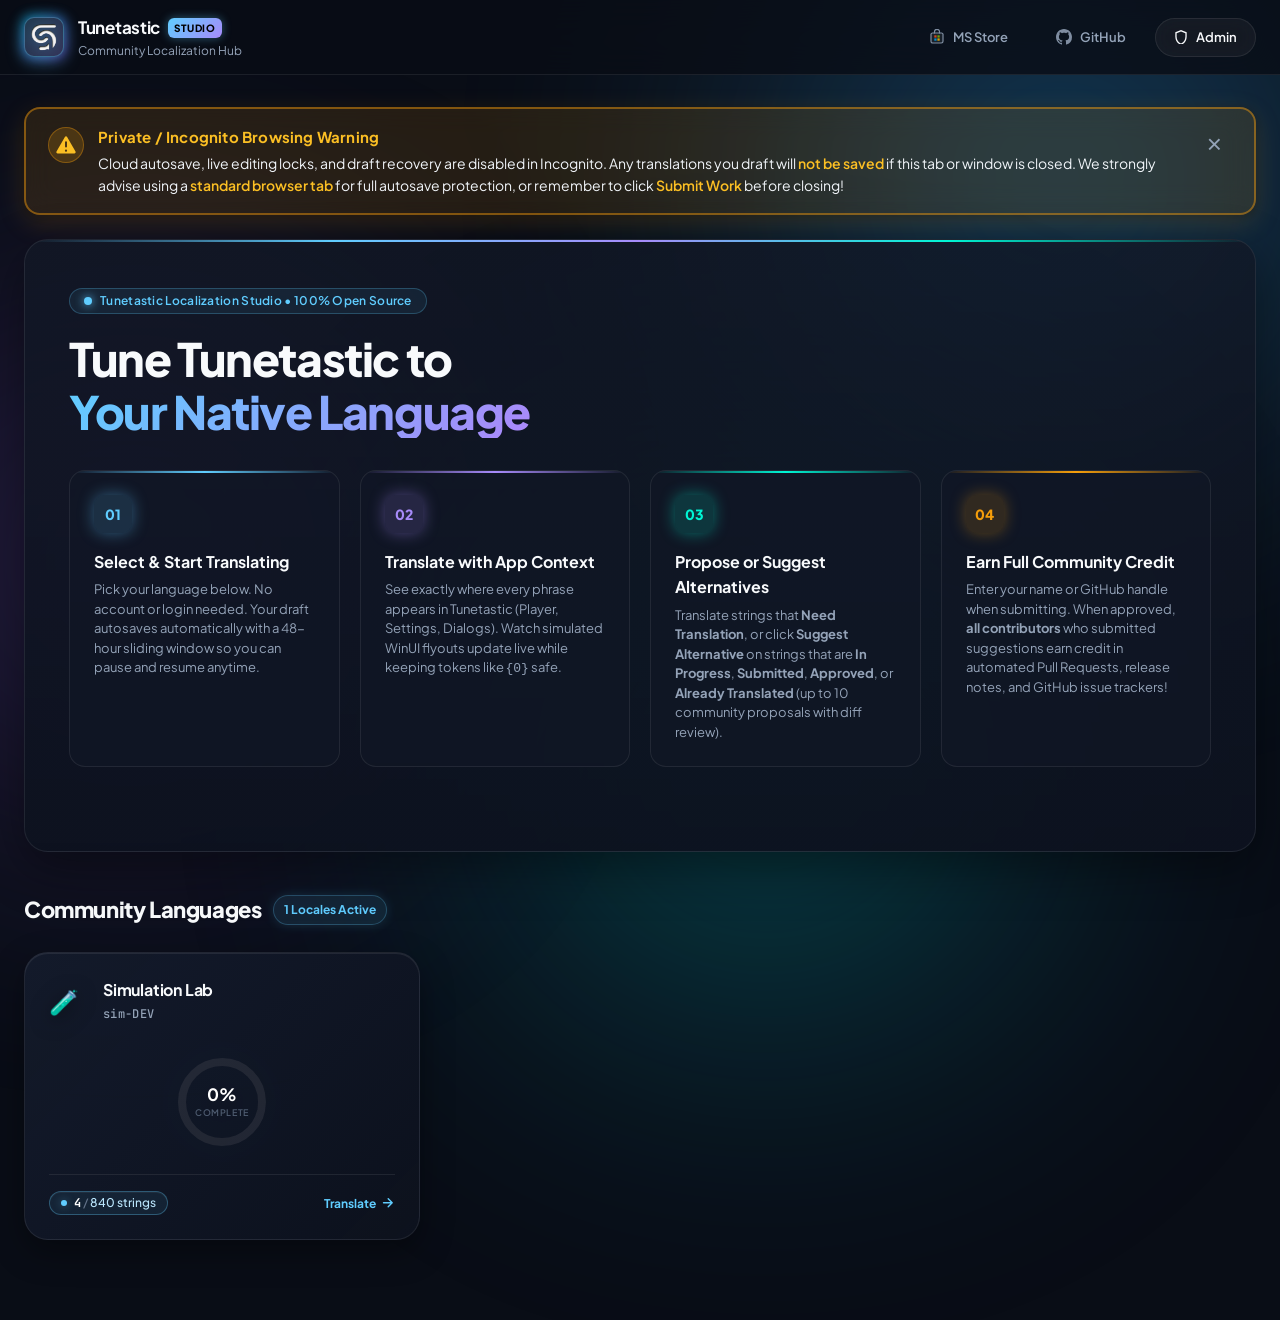
==== index.html @ 5e70dc5e "feat(portal): unify centered svg pie chart, eliminate redundant filters and fix hud coordinates" ====
<!DOCTYPE html>
<html lang="en">
<head>
  <meta charset="UTF-8">
  <meta name="viewport" content="width=device-width, initial-scale=1.0">
  <title>Tunetastic | Community Localization Studio</title>
  <link rel="preconnect" href="https://fonts.googleapis.com">
  <link rel="preconnect" href="https://fonts.gstatic.com" crossorigin>
  <link href="https://fonts.googleapis.com/css2?family=Plus+Jakarta+Sans:wght@400;500;600;700;800&family=JetBrains+Mono:wght@400;500;600&display=swap" rel="stylesheet">
  <link rel="stylesheet" href="styles.css?v=3.1.0">
  <link rel="icon" type="image/x-icon" href="assets/favicon.ico">
  <link rel="icon" type="image/png" href="assets/logo-dark.png">
  <link rel="apple-touch-icon" href="assets/app-icon.png">
</head>
<body>

  <!-- Ambient Background Glow Orbs -->
  <div class="ambient-glow glow-1"></div>
  <div class="ambient-glow glow-2"></div>
  <div class="ambient-glow glow-3"></div>

  <!-- Top Glass Navigation Bar -->
  <header class="nav-bar">
    <div class="nav-content">
      <a href="#home" class="brand" id="brand-link">
        <div class="brand-icon-wrap">
          <div class="brand-icon">
            <img src="assets/logo-dark.png" alt="Tunetastic Logo" class="brand-logo-img">
          </div>
          <div class="brand-pulse"></div>
        </div>
        <div class="brand-text">
          <div class="brand-title">Tunetastic <span class="brand-badge">STUDIO</span></div>
          <div class="brand-subtitle">Community Localization Hub</div>
        </div>
      </a>

      <div class="nav-actions">
        <button class="btn btn-glass" id="nav-home-btn" style="display: none;">
          <svg class="svg-icon btn-arrow-icon" viewBox="0 0 16 16" width="16" height="16" fill="currentColor" aria-hidden="true"><path fill-rule="evenodd" d="M7.78 12.53a.75.75 0 01-1.06 0L2.47 8.28a.75.75 0 010-1.06l4.25-4.25a.75.75 0 011.06 1.06L4.81 7h7.44a.75.75 0 010 1.5H4.81l2.97 2.97a.75.75 0 010 1.06z"></path></svg>
          <span>All Languages</span>
        </button>
        <a href="https://apps.microsoft.com/detail/9PCCNQZTD6PX?referrer=appbadge&mode=full" target="_blank" rel="noopener" class="btn btn-ghost store-link" title="Get Tunetastic on Microsoft Store">
          <svg class="store-icon" viewBox="0 0 16 16" width="16" height="16" fill="none">
            <path d="M2 5.2A1.5 1.5 0 0 1 3.5 4h9A1.5 1.5 0 0 1 14 5.2v7.1a1.7 1.7 0 0 1-1.7 1.7H3.7A1.7 1.7 0 0 1 2 12.3V5.2z" fill="rgba(255, 255, 255, 0.08)" stroke="currentColor" stroke-width="1.2"/>
            <path d="M5.5 4V2.8a2.5 2.5 0 0 1 5 0V4" stroke="currentColor" stroke-width="1.2" stroke-linecap="round"/>
            <rect x="5.3" y="6.3" width="2.3" height="2.3" fill="#F25022"/>
            <rect x="8.4" y="6.3" width="2.3" height="2.3" fill="#7FBA00"/>
            <rect x="5.3" y="9.4" width="2.3" height="2.3" fill="#00A4EF"/>
            <rect x="8.4" y="9.4" width="2.3" height="2.3" fill="#FFB900"/>
          </svg>
          <span>MS Store</span>
        </a>
        <a href="https://github.com/AMit-KP/Tunetastic" target="_blank" rel="noopener" class="btn btn-ghost github-link">
          <svg class="gh-icon" viewBox="0 0 16 16" width="16" height="16" fill="currentColor">
            <path d="M8 0C3.58 0 0 3.58 0 8c0 3.54 2.29 6.53 5.47 7.59.4.07.55-.17.55-.38 0-.19-.01-.82-.01-1.49-2.01.37-2.53-.49-2.69-.94-.09-.23-.48-.94-.82-1.13-.28-.15-.68-.52-.01-.53.63-.01 1.08.58 1.23.82.72 1.21 1.87.87 2.33.66.07-.52.28-.87.51-1.07-1.78-.2-3.64-.89-3.64-3.95 0-.87.31-1.59.82-2.15-.08-.2-.36-1.02.08-2.12 0 0 .67-.21 2.2.82.64-.18 1.32-.27 2-.27.68 0 1.36.09 2 .27 1.53-1.04 2.2-.82 2.2-.82.44 1.1.16 1.92.08 2.12.51.56.82 1.27.82 2.15 0 3.07-1.87 3.75-3.65 3.95.29.25.54.73.54 1.48 0 1.07-.01 1.93-.01 2.2 0 .21.15.46.55.38A8.013 8.013 0 0016 8c0-4.42-3.58-8-8-8z"></path>
          </svg>
          <span>GitHub</span>
        </a>
        <a href="#admin" class="btn btn-glass" id="nav-admin-btn" title="Admin">
          <span class="btn-icon"><svg class="svg-icon" viewBox="0 0 16 16" width="14" height="14" fill="currentColor"><path d="M8 0L1.5 2.5v5.2c0 4.3 2.8 8.3 6.5 9.3 3.7-1 6.5-5 6.5-9.3V2.5L8 0zm0 1.8l5 1.9v4c0 3.5-2.2 6.8-5 7.7-2.8-.9-5-4.2-5-7.7v-4l5-1.9z"/></svg></span> Admin
        </a>
      </div>
    </div>
  </header>

  <!-- Main Container -->
  <main class="main-container">

    <!-- Incognito / Private Browsing Warning Banner -->
    <div id="incognito-warning-banner" class="incognito-warning-banner" style="display: none;">
      <div class="incognito-warning-content">
        <div class="incognito-warning-icon">
          <svg class="svg-icon" viewBox="0 0 16 16" width="22" height="22" fill="currentColor">
            <path d="M7.1 1.5c.4-.7 1.4-.7 1.8 0l6.7 11.6c.4.7-.1 1.6-.9 1.6H1.3c-.8 0-1.3-.9-.9-1.6L7.1 1.5zM8 5a.8.8 0 0 0-.8.8v3.4a.8.8 0 0 0 1.6 0V5.8A.8.8 0 0 0 8 5zm0 6.6a.9.9 0 1 0 0 1.8.9.9 0 0 0 0-1.8z"/>
          </svg>
        </div>
        <div class="incognito-warning-text">
          <div class="incognito-warning-title">Private / Incognito Browsing Warning</div>
          <div class="incognito-warning-desc">Cloud autosave, live editing locks, and draft recovery are disabled in Incognito. Any translations you draft will <strong>not be saved</strong> if this tab or window is closed. We strongly advise using a <strong>standard browser tab</strong> for full autosave protection, or remember to click <strong>Submit Work</strong> before closing!</div>
        </div>
      </div>
      <button type="button" class="incognito-warning-dismiss" id="incognito-warning-dismiss" aria-label="Dismiss warning">&times;</button>
    </div>

    <!-- VIEW 1: Home Dashboard -->
    <section id="home-view" class="view-section active">
      
      <!-- Hero Banner -->
      <div class="hero-section">
        <div class="hero-pill-badge">
          <span class="badge-dot"></span>
          <span>Tunetastic Localization Studio • 100% Open Source</span>
        </div>
        
        <h1 class="hero-headline">
          Tune Tunetastic to <br><span class="gradient-text">Your Native Language</span>
        </h1>

        <!-- 4-Step Contributor Workflow Guidance -->
        <div class="workflow-grid">
          <div class="workflow-card">
            <div class="workflow-card-glow glow-cyan"></div>
            <div class="workflow-icon-wrap icon-cyan">
              <span>01</span>
            </div>
            <div class="workflow-content">
              <h3>Select &amp; Start Translating</h3>
              <p>Pick your language below. No account or login needed. Your draft autosaves automatically with a 48-hour sliding window so you can pause and resume anytime.</p>
            </div>
          </div>

          <div class="workflow-card">
            <div class="workflow-card-glow glow-purple"></div>
            <div class="workflow-icon-wrap icon-purple">
              <span>02</span>
            </div>
            <div class="workflow-content">
              <h3>Translate with App Context</h3>
              <p>See exactly where every phrase appears in Tunetastic (Player, Settings, Dialogs). Watch simulated WinUI flyouts update live while keeping tokens like <code>{0}</code> safe.</p>
            </div>
          </div>

          <div class="workflow-card">
            <div class="workflow-card-glow glow-green"></div>
            <div class="workflow-icon-wrap icon-green">
              <span>03</span>
            </div>
            <div class="workflow-content">
              <h3>Propose or Suggest Alternatives</h3>
              <p>Translate strings that <strong>Need Translation</strong>, or click <strong>Suggest Alternative</strong> on strings that are <strong>In Progress</strong>, <strong>Submitted</strong>, <strong>Approved</strong>, or <strong>Already Translated</strong> (up to 10 community proposals with diff review).</p>
            </div>
          </div>

          <div class="workflow-card">
            <div class="workflow-card-glow glow-amber"></div>
            <div class="workflow-icon-wrap icon-amber">
              <span>04</span>
            </div>
            <div class="workflow-content">
              <h3>Earn Full Community Credit</h3>
              <p>Enter your name or GitHub handle when submitting. When approved, <strong>all contributors</strong> who submitted suggestions earn credit in automated Pull Requests, release notes, and GitHub issue trackers!</p>
            </div>
          </div>
        </div>
      </div>

      <!-- Languages Grid Section Header -->
      <div class="section-header-bar">
        <div class="section-title-wrap">
          <h2 class="section-title">Community Languages</h2>
          <span class="pulse-counter" id="lang-counter-badge">10 Locales Active</span>
        </div>
      </div>

      <!-- Language Cards Grid -->
      <div class="lang-cards-grid" id="languages-grid">
        <div class="loading-state">
          <div class="music-equalizer">
            <span class="eq-bar"></span>
            <span class="eq-bar"></span>
            <span class="eq-bar"></span>
            <span class="eq-bar"></span>
            <span class="eq-bar"></span>
          </div>
          <p style="font-weight: 600; letter-spacing: 0.2px;">Tuning localization studio catalog...</p>
        </div>
      </div>

    </section>

    <!-- VIEW 2: Translation Workspace (Fluent Studio Redesign) -->
    <section id="workspace-view" class="view-section">
      
      <!-- Unified Sticky Command Header & Filter Shell -->
      <div class="workspace-sticky-group">
        <!-- Studio Workspace Command Hero -->
        <div class="workspace-hero-card">
          <div class="ws-hero-top">
            <div class="ws-lang-profile">
              <div class="ws-flag-box" id="current-lang-flag">
                <svg class="svg-icon" viewBox="0 0 16 16" width="32" height="32" fill="none" stroke="currentColor" stroke-width="1.3"><circle cx="8" cy="8" r="7"/><path d="M1 8h14M8 1c2.2 2 3.5 4.3 3.5 7s-1.3 5-3.5 7c-2.2-2-3.5-4.3-3.5-7s1.3-5 3.5-7z"/></svg>
              </div>
              <div class="ws-lang-titles">
                <div class="ws-lang-heading">
                  <h2 id="current-lang-name">Language Name</h2>
                  <span class="code-chip" id="current-lang-code">locale-tag</span>
                  <span class="ws-progress-pct-badge" id="ws-pct-label">0% Complete</span>
                </div>
              </div>
            </div>

            <div class="ws-header-actions">
              <div class="ws-save-indicator" id="auto-save-indicator" title="Changes automatically saved to your browser and cloud.">
                <span class="save-dot"></span> Saved to Browser
              </div>
              <div class="ws-draft-timer" id="ws-draft-timer" title="48-Hour Sliding Draft Window. Autosaves and extends as you type.">
                <span class="timer-icon">
                  <svg class="svg-icon" viewBox="0 0 16 16" width="13" height="13" fill="none" stroke="currentColor" stroke-width="1.8" stroke-linecap="round" stroke-linejoin="round">
                    <circle cx="8" cy="8" r="6.5"></circle>
                    <polyline points="8 4 8 8 10.5 9.5"></polyline>
                  </svg>
                </span>
                <span class="timer-label">Autosave:</span>
                <span class="timer-digits" id="ws-timer-digits">48h Window</span>
              </div>
              <button class="btn btn-primary-gradient" id="ws-submit-btn" title="Submit translations for review">
                <svg class="svg-icon" viewBox="0 0 16 16" width="14" height="14" fill="currentColor"><path d="M9.5.5C8 2 7.7 4.2 8.3 5.7L4.1 9.9c-.3.3-.4.8-.2 1.2l1 2c.2.4.6.6 1 .5l2.2-.4 4.2-4.2c1.5.6 3.7.3 5.2-1.2 0 0 .5-2-1.2-3.7S12.6.5 9.5.5zM3.4 12.6l-2 2c-.4.4-.4 1 0 1.4.4.4 1 .4 1.4 0l2-2-1.4-1.4z"/></svg> Submit Work
              </button>
            </div>
          </div>

          <!-- Interactive Translation Progress Pie Chart -->
          <div class="ws-progress-wrap ws-pie-wrap" style="display: flex; align-items: center; justify-content: center; margin: 12px 0 6px 0;">
            <!-- Hidden backward-compat anchors -->
            <div class="glowing-progress-fill" id="workspace-progress-fill" style="display: none; width: 0%;"></div>
            <span id="ws-tokens-count" style="display: none;">0</span>
            <span id="ws-missing-count" style="display: none;">0</span>
            <span id="ws-done-count" style="display: none;">0</span>

            <div class="ws-pie-frame" id="ws-pie-frame" title="Interactive Translation Progress Pie Chart" style="position: relative; width: 160px; height: 160px; display: flex; align-items: center; justify-content: center; margin: 0 auto;">
              <svg class="ws-pie-svg" viewBox="0 0 160 160" width="160" height="160" style="overflow: visible;">
                <defs>
                  <filter id="pie-slice-glow" x="-20%" y="-20%" width="140%" height="140%">
                    <feDropShadow dx="0" dy="0" stdDeviation="3" flood-color="currentColor" flood-opacity="0.6"/>
                  </filter>
                </defs>
                <!-- Base Circular Background Track -->
                <circle class="pie-bg-track" cx="80" cy="80" r="56" fill="none" stroke="rgba(255, 255, 255, 0.07)" stroke-width="26" />
                <!-- Dynamic Slices Group (rotated -90deg so 12 o'clock is 0) -->
                <g id="donut-segments-group" transform="rotate(-90 80 80)"></g>
                <!-- Central Core Background Disc -->
                <circle cx="80" cy="80" r="42" fill="rgba(12, 18, 32, 0.96)" stroke="rgba(255, 255, 255, 0.07)" stroke-width="1" />
                <!-- Integrated SVG Text HUD (strictly in SVG coordinate space so it can NEVER detach) -->
                <g class="pie-svg-hud" style="pointer-events: none; user-select: none;">
                  <text id="pie-hud-pct" x="80" y="74" text-anchor="middle" fill="#60cdff" font-size="22" font-weight="800" font-family="system-ui, -apple-system, sans-serif">0%</text>
                  <text id="pie-hud-label" x="80" y="88" text-anchor="middle" fill="#94a3b8" font-size="9.5" font-weight="700" letter-spacing="0.5" font-family="system-ui, -apple-system, sans-serif">COMPLETE</text>
                  <text id="pie-hud-sub" x="80" y="100" text-anchor="middle" fill="#64748b" font-size="9" font-weight="600" font-family="system-ui, -apple-system, sans-serif">0 / 0</text>
                </g>
              </svg>
            </div>
          </div>
        </div>

        <!-- Modern Filter & Search Controls -->
        <div class="control-panel">
          <div class="search-box-wrap">
            <span class="search-glass-icon">
              <svg width="18" height="18" viewBox="0 0 24 24" fill="none" stroke="currentColor" stroke-width="2.2" stroke-linecap="round" stroke-linejoin="round">
                <circle cx="11" cy="11" r="8"></circle>
                <line x1="21" y1="21" x2="16.65" y2="16.65"></line>
              </svg>
            </span>
            <input type="text" class="search-box" id="search-input" placeholder="Search by key, English words, translation, or context...">
          </div>

          <div class="filter-segmented-control">
            <button class="filter-tab active" data-filter="all">
              <span>All</span> <span class="tab-count" id="count-all">0</span>
            </button>
            <button class="filter-tab" data-filter="available" title="Untranslated strings that need translation">
              <span class="filter-status-dot dot-available"></span> <span>Need Translation</span> <span class="tab-count" id="count-available">0</span>
            </button>
            <button class="filter-tab" data-filter="mine" title="Translations drafted by you">
              <span class="filter-status-dot dot-draft"></span> <span>Drafted By You</span> <span class="tab-count" id="count-mine">0</span>
            </button>
            <button class="filter-tab" data-filter="other" title="Active by another contributor">
              <span class="filter-status-dot dot-in-progress"></span> <span>In Progress By Others</span> <span class="tab-count" id="count-other">0</span>
            </button>
            <button class="filter-tab" data-filter="submitted" title="Submitted proposals">
              <span class="filter-status-dot dot-submitted"></span> <span>Submitted</span> <span class="tab-count" id="count-submitted">0</span>
            </button>
            <button class="filter-tab" data-filter="approved" title="Approved by admin for release">
              <span class="filter-status-dot dot-approved"></span> <span>Approved</span> <span class="tab-count" id="count-approved">0</span>
            </button>
            <button class="filter-tab" data-filter="translated" title="Already translated strings">
              <span class="filter-status-dot dot-translated"></span> <span>Translated</span> <span class="tab-count" id="count-translated">0</span>
            </button>
          </div>
        </div>
      </div>

      <!-- Translation Cards List -->
      <div class="studio-cards-list" id="cards-container">
        <!-- Injected dynamically by app.js -->
      </div>

      <!-- Pagination Nav -->
      <div class="pagination-bar">
        <button class="btn btn-glass" id="page-prev-btn">
          <svg class="svg-icon" viewBox="0 0 16 16" width="15" height="15" fill="currentColor" aria-hidden="true"><path fill-rule="evenodd" d="M7.78 12.53a.75.75 0 01-1.06 0L2.47 8.28a.75.75 0 010-1.06l4.25-4.25a.75.75 0 011.06 1.06L4.81 7h7.44a.75.75 0 010 1.5H4.81l2.97 2.97a.75.75 0 010 1.06z"></path></svg>
          <span>Previous 50</span>
        </button>
        <div class="pagination-indicator" id="pagination-info">Page 1 of 1</div>
        <button class="btn btn-glass" id="page-next-btn">
          <span>Next 50</span>
          <svg class="svg-icon" viewBox="0 0 16 16" width="15" height="15" fill="currentColor" aria-hidden="true"><path fill-rule="evenodd" d="M8.22 3.47a.75.75 0 011.06 0l4.25 4.25a.75.75 0 010 1.06l-4.25 4.25a.75.75 0 01-1.06-1.06L11.19 9H3.75a.75.75 0 010-1.5h7.44L8.22 4.53a.75.75 0 010-1.06z"></path></svg>
        </button>
      </div>

    </section>

    <!-- VIEW 3: Admin Review Queue -->
    <section id="admin-view" class="view-section">
      <div class="section-header-bar">
        <div class="section-title-wrap">
          <h2 class="section-title">Admin Hub</h2>
          <span class="pulse-counter" id="admin-pending-badge">0 Submissions Pending</span>
          <span class="pulse-counter pill-approved" id="admin-approved-badge" style="margin-left: 8px;">0 Approved (Staged)</span>
        </div>
        <div class="section-actions">
          <button class="btn btn-glass" id="admin-refresh-btn"><svg class="svg-icon" viewBox="0 0 16 16" width="14" height="14" fill="none" stroke="currentColor" stroke-width="1.5"><path d="M13.6 8A5.6 5.6 0 1 1 8 2.4c2.2 0 4.1 1.2 5.1 3M14 2v4h-4"/></svg> Refresh & Check PRs</button>
          <button class="btn btn-glass admin-clear-btn" id="admin-clear-all-btn" title="Discard all submissions across all keys" style="display: inline-flex; align-items: center; gap: 6px;"><svg class="svg-icon" viewBox="0 0 16 16" width="13" height="13" fill="none" stroke="currentColor" stroke-width="1.4" stroke-linecap="round" stroke-linejoin="round"><path d="M2 4h12M5.3 4V2.5a1 1 0 0 1 1-1h3.4a1 1 0 0 1 1 1V4m2 0v9.5a1.5 1.5 0 0 1-1.5 1.5h-6.4A1.5 1.5 0 0 1 3.3 13.5V4"/></svg> Clear All Pending</button>
          <button class="btn btn-primary-gradient" id="admin-sync-pr-btn"><span class="btn-icon"><svg class="svg-icon" viewBox="0 0 16 16" width="14" height="14" fill="currentColor"><path fill-rule="evenodd" d="M7.177 3.073L9.573.677A.25.25 0 0110 .854v4.792a.25.25 0 01-.427.177L7.177 3.427a.25.25 0 010-.354zM3.75 2.5a.75.75 0 100 1.5.75.75 0 000-1.5zm-2.25.75a2.25 2.25 0 113 2.122v5.256a2.251 2.251 0 11-1.5 0V5.372A2.25 2.25 0 011.5 3.25zM11 2.5h-1V4h1a1 1 0 011 1v5.628a2.251 2.251 0 101.5 0V5A2.5 2.5 0 0011 2.5zm1 10.25a.75.75 0 111.5 0 .75.75 0 01-1.5 0zM3.75 12a.75.75 0 100 1.5.75.75 0 000-1.5z"></path></svg></span> Sync All Approved to Git (Create PR)</button>
        </div>
      </div>

      <div class="admin-notice-card">
        <div class="admin-notice-icon"><svg class="svg-icon" viewBox="0 0 16 16" width="22" height="22" fill="currentColor"><path d="M8 0L1.5 2.5v5.2c0 4.3 2.8 8.3 6.5 9.3 3.7-1 6.5-5 6.5-9.3V2.5L8 0zm0 1.8l5 1.9v4c0 3.5-2.2 6.8-5 7.7-2.8-.9-5-4.2-5-7.7v-4l5-1.9z"/></svg></div>
        <div>
          <h4>Quality Control & Automated PR Sync</h4>
          <p>
            Community submissions and approved translations are grouped below by language. Approve translations, review staged strings, track linked Pull Requests, and sync translations per language or all at once!
          </p>
        </div>
      </div>

      <div class="admin-queue-list" id="admin-submissions-container">
        <!-- Rendered dynamically by app.js -->
      </div>
    </section>

  </main>

  <!-- MODAL: View Community Submissions -->
  <div class="modal-backdrop" id="view-submissions-modal">
    <div class="modal-glass-dialog">
      <div class="modal-header">
        <h3 class="modal-title">Community Submissions</h3>
      </div>
      <div class="modal-body">
        <div style="margin-bottom: 14px;">
          <span style="font-size: 12px; color: var(--text-tertiary);">Key:</span>
          <code id="view-submissions-key-label" style="color: var(--accent-cyan); font-family: var(--font-mono); margin-left: 6px;">Key_Name</code>
        </div>
        <div style="background: rgba(255,255,255,0.03); border: 1px solid var(--border-glass); border-radius: var(--radius-md); padding: 12px; margin-bottom: 16px;">
          <div style="font-size: 12px; color: var(--text-tertiary); margin-bottom: 4px;">English Source:</div>
          <div id="view-submissions-source-text" style="color: var(--text-primary); font-size: 14px; font-weight: 500;">Source text</div>
        </div>

        <div>
          <div style="font-size: 12px; color: var(--text-secondary); margin-bottom: 8px;">
            Submitted Translations (<span id="view-submissions-count">0</span>):
          </div>
          <div id="view-submissions-list" style="max-height: 240px; overflow-y: auto; display: flex; flex-direction: column; gap: 8px;"></div>
        </div>
      </div>
      <div class="modal-footer" style="justify-content: flex-end;">
        <button class="btn btn-glass" id="view-submissions-close-btn">Close</button>
      </div>
    </div>
  </div>

  <!-- MODAL: Submit Translations -->
  <div class="modal-backdrop" id="submit-modal">
    <div class="modal-glass-dialog">
      <div class="modal-header">
        <h3 class="modal-title">Submit Your Translations</h3>
      </div>
      <div class="modal-body">
        <p class="modal-intro">
          Thank you for making Tunetastic better for the <strong id="modal-submit-lang">Spanish</strong> community!
        </p>

        <div class="form-group">
          <label class="form-label" for="submit-author-input">
            <span>Name / Email ID / GitHub ID / Username or Alias</span>
            <span class="form-optional-pill">Optional</span>
          </label>
          <input type="text" class="form-input" id="submit-author-input" placeholder="e.g. Maria, maria@example.com, or maria123">
          <span class="form-hint">Used to credit your work in release changelogs and Git history.</span>
        </div>

        <div class="summary-box">
          <div class="summary-row">
            <span>Strings Ready to Submit:</span>
            <strong class="highlight-cyan" id="modal-submit-count">0</strong>
          </div>
        </div>
      </div>
      <div class="modal-footer">
        <button class="btn btn-glass" id="modal-cancel-btn">Keep Editing</button>
        <button class="btn btn-primary-gradient" id="modal-confirm-submit-btn">Submit</button>
      </div>
    </div>
  </div>

  <!-- MODAL: 48-Hour Draft Session Resumption (Small Window in the Middle) -->
  <div class="modal-backdrop" id="draft-resume-modal">
    <div class="modal-glass-dialog modal-dialog-sm" id="draft-modal-dialog">
      <!-- State 1: Prompt to Resume -->
      <div id="draft-modal-main-view">
        <div class="modal-header">
          <div class="modal-badge cyan">
            <svg class="svg-icon" viewBox="0 0 16 16" width="13" height="13" fill="currentColor"><path d="M14 0H2a2 2 0 0 0-2 2v12a2 2 0 0 0 2 2h12a2 2 0 0 0 2-2V2l-2-2zM4 1h7v4H4V1zm8 14H4V9h8v6z"/></svg>
            AUTOSAVED DRAFTS FOUND
          </div>
          <h3 class="modal-title">Welcome Back!</h3>
        </div>
        <div class="modal-body">
          <p class="modal-intro">
            You have <strong class="highlight-cyan" id="resume-draft-count">0</strong> unsubmitted draft translations saved in cloud storage for <strong id="resume-draft-lang" style="color: var(--text-primary);">this language</strong>.
          </p>
          <div class="draft-notice-card">
            <div class="draft-notice-icon">
              <svg class="svg-icon" viewBox="0 0 16 16" width="20" height="20" fill="none" stroke="currentColor" stroke-width="1.5"><circle cx="8" cy="8" r="7"/><path d="M8 4v4.5l3 1.5" stroke-linecap="round"/></svg>
            </div>
            <div class="draft-notice-info">
              <span class="draft-notice-title">48-Hour Resumption Window</span>
              <span class="draft-notice-sub">Would you like to restore your work and continue translating?</span>
            </div>
          </div>
        </div>
        <div class="modal-footer">
          <button class="btn btn-glass btn-danger-hover" id="draft-discard-btn">Discard</button>
          <button class="btn btn-primary-gradient" id="draft-resume-btn">
            <svg class="svg-icon" viewBox="0 0 16 16" width="13" height="13" fill="none" stroke="currentColor" stroke-width="2" stroke-linecap="round" stroke-linejoin="round"><path d="M3 8.5l3.5 3.5 6.5-7"/></svg>
            Resume Drafts
          </button>
        </div>
      </div>

      <!-- State 2: Warning & Confirm Discard -->
      <div id="draft-modal-confirm-view" style="display: none;">
        <div class="modal-header">
          <div class="modal-badge amber">
            <svg class="svg-icon" viewBox="0 0 16 16" width="13" height="13" fill="currentColor"><path d="M7.1 1.5c.4-.7 1.4-.7 1.8 0l6.7 11.6c.4.7-.1 1.6-.9 1.6H1.3c-.8 0-1.3-.9-.9-1.6L7.1 1.5zM8 5a.8.8 0 0 0-.8.8v3.4a.8.8 0 0 0 1.6 0V5.8A.8.8 0 0 0 8 5zm0 6.6a.9.9 0 1 0 0 1.8.9.9 0 0 0 0-1.8z"/></svg>
            WARNING
          </div>
          <h3 class="modal-title">Discard Saved Drafts?</h3>
        </div>
        <div class="modal-body">
          <div class="confirm-warning-box">
            <p>Are you sure you want to discard your <strong id="discard-confirm-count" style="color: #f59e0b;">0</strong> unsubmitted draft translations?</p>
            <p class="confirm-warning-sub">This action cannot be undone. All unsaved phrases from your previous session will be permanently deleted.</p>
          </div>
        </div>
        <div class="modal-footer">
          <button class="btn btn-glass" id="draft-confirm-cancel-btn">Keep Drafts</button>
          <button class="btn btn-danger-gradient" id="draft-confirm-discard-btn">
            <svg class="svg-icon" viewBox="0 0 16 16" width="13" height="13" fill="none" stroke="currentColor" stroke-width="2" stroke-linecap="round" stroke-linejoin="round"><path d="M2 4h12M5.5 4V2.5A1.5 1.5 0 0 1 7 1h2a1.5 1.5 0 0 1 1.5 1.5V4M13 4v9.5a2 2 0 0 1-2 2H5a2 2 0 0 1-2-2V4"/></svg>
            Yes, Discard All
          </button>
        </div>
      </div>
    </div>
  </div>

  <!-- MODAL: Admin Authentication (#admin-auth-modal) -->
  <div class="modal-backdrop" id="admin-auth-modal">
    <div class="modal-glass-dialog modal-dialog-sm">
      <div class="modal-header">
        <div class="modal-badge purple">
          <svg class="svg-icon" viewBox="0 0 16 16" width="13" height="13" fill="currentColor"><path d="M8 1a2 2 0 0 1 2 2v2H6V3a2 2 0 0 1 2-2zm3 4V3a3 3 0 0 0-6 0v2a2 2 0 0 0-2 2v6a2 2 0 0 0 2 2h8a2 2 0 0 0 2-2V7a2 2 0 0 0-2-2z"/></svg>
          ADMIN ACCESS
        </div>
        <h3 class="modal-title">Admin Unlock</h3>
      </div>
      <div class="modal-body">
        <p class="modal-intro">Enter admin password to review proposals and manage PR sync:</p>
        <div class="modal-input-group" style="margin-top: 14px;">
          <input type="password" id="admin-password-input" class="modal-text-input" placeholder="Admin Password..." autocomplete="current-password" style="width: 100%; padding: 10px 14px; border-radius: var(--radius-sm); border: 1px solid var(--border-glass); background: rgba(0,0,0,0.25); color: var(--text-primary); font-size: 14px; outline: none; box-sizing: border-box;">
        </div>
        <div id="admin-auth-error" style="display: none; color: #f87171; font-size: 12px; margin-top: 8px;">
          Incorrect password. Access denied.
        </div>
      </div>
      <div class="modal-footer">
        <button class="btn btn-glass" id="admin-auth-cancel-btn">Cancel</button>
        <button class="btn btn-primary-gradient" id="admin-auth-submit-btn">Unlock</button>
      </div>
    </div>
  </div>

  <!-- Toast Notification Popup -->
  <div class="toast-popup" id="toast-notification">
    <span class="toast-icon"><svg class="svg-icon" viewBox="0 0 16 16" width="14" height="14" fill="none" stroke="currentColor" stroke-width="2" stroke-linecap="round" stroke-linejoin="round"><path d="M3 8.5l3.5 3.5 6.5-7"/></svg></span>
    <span class="toast-message" id="toast-message">Action successful</span>
  </div>

  <script src="detectIncognito.min.js"></script>
  <script src="app.js?v=3.1.0"></script>
</body>
</html>
---- styles.css ----
/* ==========================================================================
   Tunetastic Community Localization Studio
   Windows 11 Fluent Dark Acrylic & Glassmorphism Design System
   Rich Kinetic Animations & Visual Effects
   ========================================================================== */

:root {
  --font-main: "Plus Jakarta Sans", "Segoe UI Variable", -apple-system, BlinkMacSystemFont, sans-serif;
  --font-mono: "JetBrains Mono", Consolas, monospace;

  /* Color Palette */
  --canvas-bg: #090d16;
  --surface-glass: rgba(18, 24, 38, 0.75);
  --surface-glass-hover: rgba(26, 35, 56, 0.85);
  --surface-card: #111726;
  --surface-card-subtle: #0d121f;
  --surface-input: #080c14;

  /* Borders */
  --border-glass: rgba(255, 255, 255, 0.08);
  --border-glass-hover: rgba(96, 205, 255, 0.4);
  --border-active: #60cdff;

  /* Accents & Neon Glows */
  --accent-cyan: #60cdff;
  --accent-cyan-glow: rgba(96, 205, 255, 0.4);
  --accent-purple: #a78bfa;
  --accent-purple-glow: rgba(167, 139, 250, 0.4);
  --accent-pink: #f472b6;
  --accent-emerald: #00f5d4;
  --accent-emerald-glow: rgba(0, 245, 212, 0.4);

  /* Status Colors */
  --status-success: #10b981;
  --status-success-glow: rgba(16, 185, 129, 0.3);
  --status-warning: #f59e0b;
  --status-danger: #ef4444;
  --status-danger-glow: rgba(239, 68, 68, 0.35);

  /* Typography */
  --text-primary: #f8fafc;
  --text-secondary: #94a3b8;
  --text-tertiary: #64748b;

  /* Geometry & Radius */
  --radius-sm: 6px;
  --radius-md: 10px;
  --radius-lg: 16px;
  --radius-xl: 24px;
  --radius-pill: 9999px;

  /* Sticky Layout Metrics */
  --nav-height: 68px;
  --condensed-hero-offset: 126px;
  --hero-shrink-delta: 120px;

  /* Animation Curves */
  --ease-spring: cubic-bezier(0.16, 1, 0.3, 1);
  --ease-bounce: cubic-bezier(0.175, 0.885, 0.32, 1.275);
  --transition-fast: 0.15s ease;
  --transition-normal: 0.25s var(--ease-spring);
  --transition-smooth: 0.45s var(--ease-spring);
}

* {
  box-sizing: border-box;
  margin: 0;
  padding: 0;
}

html, body, #workspace-view, .workspace-sticky-group, .studio-cards-list, .studio-card {
  overflow-anchor: none;
}

body {
  background-color: var(--canvas-bg);
  color: var(--text-primary);
  font-family: var(--font-main);
  font-size: 14px;
  line-height: 1.6;
  -webkit-font-smoothing: antialiased;
  min-height: 100vh;
  display: flex;
  flex-direction: column;
  position: relative;
  overflow-x: hidden;
}

/* ── Floating Ambient Background Glow Orbs ────────────────────────────────── */

.ambient-glow {
  position: fixed;
  border-radius: 50%;
  pointer-events: none;
  filter: blur(140px);
  z-index: 0;
  opacity: 0.45;
  transition: opacity 1s ease;
}

.glow-1 {
  width: 680px;
  height: 680px;
  top: -160px;
  right: -120px;
  background: radial-gradient(circle, #0078d4 0%, rgba(96, 205, 255, 0.45) 55%, transparent 75%);
  animation: floatOrb1 22s infinite alternate ease-in-out;
}

.glow-2 {
  width: 580px;
  height: 580px;
  top: 30%;
  left: -160px;
  background: radial-gradient(circle, #7928ca 0%, rgba(167, 139, 250, 0.35) 55%, transparent 75%);
  animation: floatOrb2 26s infinite alternate ease-in-out;
}

.glow-3 {
  width: 720px;
  height: 720px;
  bottom: -220px;
  right: 12%;
  background: radial-gradient(circle, #00f5d4 0%, rgba(0, 120, 212, 0.25) 55%, transparent 75%);
  animation: floatOrb3 24s infinite alternate ease-in-out;
}

@keyframes floatOrb1 {
  0%   { transform: translate(0, 0) scale(1); }
  50%  { transform: translate(-60px, 90px) scale(1.1); }
  100% { transform: translate(50px, -60px) scale(0.94); }
}

@keyframes floatOrb2 {
  0%   { transform: translate(0, 0) scale(1); }
  50%  { transform: translate(90px, -70px) scale(1.08); }
  100% { transform: translate(-60px, 50px) scale(0.92); }
}

@keyframes floatOrb3 {
  0%   { transform: translate(0, 0) scale(1); }
  50%  { transform: translate(-80px, -60px) scale(1.12); }
  100% { transform: translate(60px, 70px) scale(0.9); }
}

/* ── Top Glass Navigation Bar ───────────────────────────────────────────── */

.nav-bar {
  position: sticky;
  top: 0;
  z-index: 100;
  background: rgba(9, 13, 22, 0.8);
  backdrop-filter: blur(24px);
  -webkit-backdrop-filter: blur(24px);
  border-bottom: 1px solid var(--border-glass);
  padding: 14px 0;
  transition: all var(--transition-normal);
}

.nav-content {
  max-width: 1320px;
  margin: 0 auto;
  padding: 0 24px;
  display: flex;
  align-items: center;
  justify-content: space-between;
}

.brand {
  display: flex;
  align-items: center;
  gap: 14px;
  text-decoration: none;
  color: inherit;
  transition: transform var(--transition-fast);
}

.brand:hover {
  transform: scale(1.02);
}

.brand-icon-wrap {
  position: relative;
}

.brand-icon {
  width: 40px;
  height: 40px;
  border-radius: var(--radius-md);
  background: linear-gradient(135deg, rgba(96, 205, 255, 0.18) 0%, rgba(167, 139, 250, 0.22) 100%), #111726;
  border: 1px solid rgba(96, 205, 255, 0.35);
  display: flex;
  align-items: center;
  justify-content: center;
  box-shadow: 0 4px 18px var(--accent-cyan-glow);
  z-index: 2;
  position: relative;
  transition: transform var(--transition-fast), border-color var(--transition-fast), box-shadow var(--transition-fast);
  padding: 5px;
}

.brand-logo-img {
  width: 100%;
  height: 100%;
  object-fit: contain;
  display: block;
  filter: drop-shadow(0 2px 8px rgba(96, 205, 255, 0.4));
}

.brand:hover .brand-icon {
  transform: scale(1.08);
  border-color: rgba(96, 205, 255, 0.65);
  box-shadow: 0 6px 24px rgba(96, 205, 255, 0.5);
}

.brand-pulse {
  position: absolute;
  inset: -2px;
  border-radius: var(--radius-md);
  background: linear-gradient(135deg, #00d2ff, #7928ca);
  filter: blur(6px);
  opacity: 0.6;
  z-index: 1;
  animation: pulseGlow 3s infinite alternate ease-in-out;
}

@keyframes pulseGlow {
  0% { opacity: 0.4; transform: scale(0.95); }
  100% { opacity: 0.8; transform: scale(1.08); }
}

.brand-title {
  font-size: 17px;
  font-weight: 700;
  letter-spacing: -0.3px;
  display: flex;
  align-items: center;
  gap: 8px;
}

.brand-badge {
  font-size: 10px;
  font-weight: 800;
  padding: 2px 6px;
  border-radius: var(--radius-sm);
  background: linear-gradient(135deg, var(--accent-cyan), var(--accent-purple));
  color: #000;
  letter-spacing: 0.6px;
  box-shadow: 0 0 10px var(--accent-cyan-glow);
}

.brand-subtitle {
  font-size: 12px;
  color: var(--text-secondary);
}

.nav-actions {
  display: flex;
  align-items: center;
  gap: 10px;
}

/* ── Universal Buttons ───────────────────────────────────────────────────── */

.btn {
  display: inline-flex;
  align-items: center;
  justify-content: center;
  gap: 8px;
  padding: 8px 18px;
  border-radius: var(--radius-pill);
  font-family: inherit;
  font-size: 13px;
  font-weight: 600;
  cursor: pointer;
  transition: all var(--transition-normal);
  text-decoration: none;
  outline: none;
  border: 1px solid transparent;
  user-select: none;
}

.btn-icon {
  display: inline-flex;
  align-items: center;
  justify-content: center;
}

.svg-icon {
  display: inline-block;
  vertical-align: -0.15em;
  line-height: 1;
  flex-shrink: 0;
}

#nav-home-btn .btn-arrow-icon {
  transition: transform var(--transition-fast);
}

#nav-home-btn:hover .btn-arrow-icon {
  transform: translateX(-3px);
}

body.rtl-mode #nav-home-btn .btn-arrow-icon {
  transform: scaleX(-1);
}

body.rtl-mode #nav-home-btn:hover .btn-arrow-icon {
  transform: scaleX(-1) translateX(-3px);
}

#page-prev-btn:hover .svg-icon {
  transform: translateX(-2px);
}

#page-next-btn:hover .svg-icon {
  transform: translateX(2px);
}

#page-prev-btn .svg-icon,
#page-next-btn .svg-icon {
  transition: transform var(--transition-fast);
}

.btn:active {
  transform: scale(0.96) !important;
}

.btn-glass {
  background: rgba(255, 255, 255, 0.05);
  backdrop-filter: blur(12px);
  border: 1px solid var(--border-glass);
  color: var(--text-primary);
}

.btn-glass:hover {
  background: rgba(255, 255, 255, 0.12);
  border-color: rgba(255, 255, 255, 0.25);
  transform: translateY(-2px);
  box-shadow: 0 6px 18px rgba(0, 0, 0, 0.25);
}

.btn-primary-gradient {
  background: linear-gradient(135deg, #60cdff 0%, #0078d4 50%, #7928ca 100%);
  background-size: 200% 200%;
  color: #ffffff;
  box-shadow: 0 4px 16px var(--accent-cyan-glow);
  font-weight: 700;
  animation: gradientShift 6s ease infinite;
}

@keyframes gradientShift {
  0% { background-position: 0% 50%; }
  50% { background-position: 100% 50%; }
  100% { background-position: 0% 50%; }
}

.btn-primary-gradient:hover {
  filter: brightness(1.15);
  box-shadow: 0 8px 28px rgba(96, 205, 255, 0.6);
  transform: translateY(-2px);
}

.btn-outline {
  background: transparent;
  border: 1px solid var(--accent-cyan);
  color: var(--accent-cyan);
}

.btn-outline:hover {
  background: rgba(96, 205, 255, 0.12);
  box-shadow: 0 0 20px var(--accent-cyan-glow);
  transform: translateY(-2px);
}

.btn-ghost {
  background: transparent;
  color: var(--text-secondary);
}

.btn-ghost:hover {
  color: var(--text-primary);
  background: rgba(255, 255, 255, 0.06);
}

.gh-icon,
.store-icon {
  opacity: 0.85;
  transition: transform var(--transition-fast);
  flex-shrink: 0;
}

.btn:hover .gh-icon,
.btn:hover .store-icon {
  transform: scale(1.15);
}

/* ── Main Container & Animated Views ─────────────────────────────────────── */

.main-container {
  max-width: 1320px;
  width: 100%;
  margin: 0 auto;
  padding: 32px 24px 80px;
  position: relative;
  z-index: 10;
  flex: 1;
}

.view-section {
  display: none;
}

.view-section.active {
  display: block;
  animation: viewSlideIn 0.5s var(--ease-spring) forwards;
}

@keyframes viewSlideIn {
  from {
    opacity: 0;
    transform: translateY(16px) scale(0.995);
  }
  to {
    opacity: 1;
    transform: translateY(0) scale(1);
  }
}

/* ── Hero Section (Home Dashboard) ───────────────────────────────────────── */

.hero-section {
  background: linear-gradient(180deg, rgba(18, 24, 38, 0.8) 0%, rgba(13, 18, 31, 0.95) 100%);
  backdrop-filter: blur(24px);
  -webkit-backdrop-filter: blur(24px);
  border: 1px solid var(--border-glass);
  border-radius: var(--radius-xl);
  padding: 48px 44px;
  margin-bottom: 40px;
  box-shadow: 0 16px 48px rgba(0, 0, 0, 0.4);
  position: relative;
  overflow: hidden;
  animation: heroFadeIn 0.7s var(--ease-spring);
}

@keyframes heroFadeIn {
  from { opacity: 0; transform: translateY(24px); }
  to { opacity: 1; transform: translateY(0); }
}

.hero-section::before {
  content: "";
  position: absolute;
  top: 0;
  left: 0;
  right: 0;
  height: 2px;
  background: linear-gradient(90deg, transparent, #60cdff, #a78bfa, #00f5d4, transparent);
  animation: lineShimmer 4s infinite linear;
}

@keyframes lineShimmer {
  0% { filter: hue-rotate(0deg); opacity: 0.6; }
  50% { opacity: 1; }
  100% { filter: hue-rotate(360deg); opacity: 0.6; }
}

.hero-pill-badge {
  display: inline-flex;
  align-items: center;
  justify-content: center;
  line-height: 1;
  gap: 8px;
  padding: 6px 14px;
  border-radius: var(--radius-pill);
  background: rgba(96, 205, 255, 0.08);
  border: 1px solid rgba(96, 205, 255, 0.25);
  font-size: 12px;
  font-weight: 600;
  color: var(--accent-cyan);
  margin-bottom: 18px;
  letter-spacing: 0.3px;
  animation: popIn 0.6s var(--ease-spring) 0.1s backwards;
}

.badge-dot {
  width: 8px;
  height: 8px;
  border-radius: 50%;
  background: var(--accent-cyan);
  box-shadow: 0 0 10px var(--accent-cyan);
  animation: pulseDot 2s infinite ease-in-out;
  display: block;
  flex-shrink: 0;
}

@keyframes pulseDot {
  0%, 100% { opacity: 1; transform: scale(1); }
  50% { opacity: 0.35; transform: scale(0.7); }
}

.hero-headline {
  font-size: 46px;
  font-weight: 800;
  line-height: 1.15;
  letter-spacing: -1.4px;
  margin-bottom: 32px;
  animation: popIn 0.7s var(--ease-spring) 0.15s backwards;
}

.gradient-text {
  background: linear-gradient(135deg, #60cdff 0%, #a78bfa 50%, #f472b6 100%);
  -webkit-background-clip: text;
  -webkit-text-fill-color: transparent;
  display: inline-block;
  background-size: 200% auto;
  animation: textGradientShift 8s ease infinite;
}

@keyframes textGradientShift {
  0%, 100% { background-position: 0% 50%; }
  50% { background-position: 100% 50%; }
}

.hero-subtext {
  font-size: 16px;
  color: var(--text-secondary);
  max-width: 760px;
  margin-bottom: 32px;
  line-height: 1.6;
  animation: popIn 0.7s var(--ease-spring) 0.2s backwards;
}

/* Stat Ticker */
.hero-stats-bar {
  display: flex;
  align-items: center;
  gap: 24px;
  background: rgba(8, 12, 20, 0.65);
  backdrop-filter: blur(16px);
  border: 1px solid var(--border-glass);
  border-radius: var(--radius-lg);
  padding: 16px 28px;
  margin-bottom: 36px;
  flex-wrap: wrap;
  animation: popIn 0.8s var(--ease-spring) 0.25s backwards;
}

.stat-pill {
  display: flex;
  align-items: center;
  gap: 12px;
  transition: transform var(--transition-fast);
}

.stat-pill:hover {
  transform: translateY(-2px);
}

.stat-icon {
  font-size: 22px;
  width: 42px;
  height: 42px;
  border-radius: var(--radius-md);
  background: rgba(255, 255, 255, 0.04);
  display: flex;
  align-items: center;
  justify-content: center;
  box-shadow: 0 4px 12px rgba(0, 0, 0, 0.2);
  transition: transform var(--transition-fast);
}

.stat-pill:hover .stat-icon {
  transform: scale(1.1);
}

.stat-meta {
  display: flex;
  flex-direction: column;
}

.stat-value {
  font-size: 19px;
  font-weight: 800;
  color: var(--text-primary);
  line-height: 1.2;
}

.stat-desc {
  font-size: 11.5px;
  color: var(--text-secondary);
  font-weight: 500;
}

.stat-divider {
  width: 1px;
  height: 32px;
  background: var(--border-glass);
}

/* Guided Workflow Cards */
.workflow-grid {
  display: grid;
  grid-template-columns: repeat(auto-fit, minmax(250px, 1fr));
  gap: 20px;
  margin-bottom: 36px;
}

.workflow-card {
  background: rgba(18, 24, 38, 0.7);
  border: 1px solid var(--border-glass);
  border-radius: var(--radius-lg);
  padding: 24px;
  position: relative;
  overflow: hidden;
  transition: all var(--transition-normal);
  animation: popIn 0.8s var(--ease-spring) backwards;
}

.workflow-card:nth-child(1) { animation-delay: 0.3s; }
.workflow-card:nth-child(2) { animation-delay: 0.4s; }
.workflow-card:nth-child(3) { animation-delay: 0.5s; }
.workflow-card:nth-child(4) { animation-delay: 0.6s; }

.workflow-card:hover {
  background: rgba(24, 32, 50, 0.9);
  border-color: rgba(255, 255, 255, 0.22);
  transform: translateY(-5px);
  box-shadow: 0 16px 36px rgba(0, 0, 0, 0.4);
}

.workflow-card-glow {
  position: absolute;
  top: 0;
  left: 0;
  right: 0;
  height: 2px;
  transition: opacity var(--transition-fast);
}

.glow-cyan   { background: linear-gradient(90deg, transparent, #60cdff, transparent); }
.glow-purple { background: linear-gradient(90deg, transparent, #a78bfa, transparent); }
.glow-green  { background: linear-gradient(90deg, transparent, #00f5d4, transparent); }
.glow-amber  { background: linear-gradient(90deg, transparent, #f59e0b, transparent); }

.workflow-icon-wrap {
  width: 38px;
  height: 38px;
  border-radius: var(--radius-md);
  display: flex;
  align-items: center;
  justify-content: center;
  font-weight: 800;
  font-size: 14px;
  margin-bottom: 16px;
  transition: transform var(--transition-fast);
}

.workflow-card:hover .workflow-icon-wrap {
  transform: scale(1.12);
}

.icon-cyan   { background: rgba(96, 205, 255, 0.14); color: var(--accent-cyan); box-shadow: 0 0 16px var(--accent-cyan-glow); }
.icon-purple { background: rgba(167, 139, 250, 0.14); color: var(--accent-purple); box-shadow: 0 0 16px var(--accent-purple-glow); }
.icon-green  { background: rgba(0, 245, 212, 0.14);  color: var(--accent-emerald); box-shadow: 0 0 16px var(--accent-emerald-glow); }
.icon-amber  { background: rgba(245, 158, 11, 0.14);  color: var(--status-warning); box-shadow: 0 0 16px rgba(245, 158, 11, 0.35); }

.workflow-content h3 {
  font-size: 16px;
  font-weight: 700;
  margin-bottom: 6px;
}

.workflow-content p {
  font-size: 13px;
  color: var(--text-secondary);
  line-height: 1.5;
}

@keyframes popIn {
  from { opacity: 0; transform: translateY(16px); }
  to { opacity: 1; transform: translateY(0); }
}

/* ── Language Cards Grid & Cascade Entrance ──────────────────────────────── */

.section-header-bar {
  display: flex;
  align-items: center;
  justify-content: space-between;
  margin-bottom: 24px;
  flex-wrap: wrap;
  gap: 16px;
}

.section-title-wrap {
  display: flex;
  align-items: center;
  gap: 12px;
}

.section-title {
  font-size: 22px;
  font-weight: 800;
  letter-spacing: -0.4px;
}

.pulse-counter {
  font-size: 12px;
  font-weight: 700;
  padding: 4px 10px;
  border-radius: var(--radius-pill);
  background: rgba(96, 205, 255, 0.1);
  color: var(--accent-cyan);
  border: 1px solid rgba(96, 205, 255, 0.25);
  box-shadow: 0 0 12px rgba(96, 205, 255, 0.15);
}

.lang-cards-grid,
.languages-grid {
  display: grid;
  grid-template-columns: repeat(auto-fill, minmax(310px, 1fr));
  gap: 22px;
}

.lang-card-item,
.lang-card {
  background: linear-gradient(135deg, rgba(20, 27, 44, 0.85) 0%, rgba(12, 17, 28, 0.8) 100%), var(--surface-glass);
  backdrop-filter: blur(24px);
  -webkit-backdrop-filter: blur(24px);
  border: 1px solid var(--border-glass);
  border-radius: var(--radius-xl);
  padding: 24px;
  display: flex;
  flex-direction: column;
  transition: all var(--transition-normal);
  cursor: pointer;
  position: relative;
  overflow: hidden;
  box-shadow: 0 12px 32px rgba(0, 0, 0, 0.35), inset 0 1px 0 rgba(255, 255, 255, 0.08);
  animation: cardCascade 0.6s var(--ease-spring) calc(var(--i, 0) * 0.05s) backwards;
}

@keyframes cardCascade {
  from {
    opacity: 0;
    transform: translateY(28px) scale(0.96);
  }
  to {
    opacity: 1;
    transform: translateY(0) scale(1);
  }
}

.lang-card-item:hover,
.lang-card:hover {
  background: linear-gradient(135deg, rgba(28, 38, 62, 0.92) 0%, rgba(16, 23, 38, 0.88) 100%), var(--surface-glass-hover);
  border-color: var(--border-glass-hover);
  transform: translateY(-6px);
  box-shadow: 0 24px 48px rgba(0, 0, 0, 0.45), 0 0 28px rgba(96, 205, 255, 0.25), inset 0 1px 0 rgba(255, 255, 255, 0.15);
}

.lang-card-item:hover .action-arrow,
.lang-card:hover .action-arrow,
.lang-card-item:hover .lang-action-link,
.lang-card:hover .lang-action-link {
  transform: translateX(4px);
}

.card-top-profile,
.lang-card-header {
  display: flex;
  align-items: center;
  justify-content: flex-start;
  margin-bottom: 12px;
  gap: 12px;
}

.flag-box,
.lang-badge-flag {
  display: inline-flex;
  align-items: center;
  justify-content: center;
  font-size: 32px;
  line-height: 1;
  filter: drop-shadow(0 4px 10px rgba(0,0,0,0.5));
  transition: transform var(--transition-fast);
  flex-shrink: 0;
}

.flag-box .lang-flag-img,
.lang-badge-flag .lang-flag-img {
  width: 42px;
  height: 30px;
  object-fit: cover;
  border-radius: 5px;
  box-shadow: 0 3px 10px rgba(0, 0, 0, 0.45);
  display: block;
}

.lang-card-item:hover .flag-box,
.lang-card:hover .flag-box,
.lang-card-item:hover .lang-badge-flag,
.lang-card:hover .lang-badge-flag {
  transform: scale(1.08);
}

.card-lang-titles {
  display: flex;
  flex-direction: column;
  flex: 1;
  min-width: 0;
  margin-left: 12px;
}

.card-lang-name,
.lang-title {
  font-size: 16px;
  font-weight: 700;
  letter-spacing: -0.2px;
  color: var(--text-primary);
  margin: 0;
  white-space: nowrap;
  overflow: hidden;
  text-overflow: ellipsis;
}

.card-lang-native,
.lang-native {
  font-size: 12px;
  color: var(--text-secondary);
  margin: 3px 0 0 0;
  white-space: nowrap;
  overflow: hidden;
  text-overflow: ellipsis;
  font-family: var(--font-mono);
  font-weight: 500;
  letter-spacing: 0.3px;
}

/* Donut Meter */
.card-donut-wrap {
  display: flex;
  align-items: center;
  justify-content: center;
  margin: 14px 0 20px;
  position: relative;
}

.donut-svg {
  transform: rotate(-90deg);
  filter: drop-shadow(0 0 14px rgba(96, 205, 255, 0.25));
}

.donut-bg-ring {
  stroke: rgba(255, 255, 255, 0.08);
}

.donut-val-ring {
  transition: stroke-dashoffset 1.4s var(--ease-spring);
  stroke-linecap: round;
}

.donut-center-info {
  position: absolute;
  display: flex;
  flex-direction: column;
  align-items: center;
  justify-content: center;
  pointer-events: none;
}

.donut-pct-text {
  font-size: 17px;
  font-weight: 700;
  letter-spacing: -0.2px;
  color: #ffffff;
  line-height: 1.1;
}

.donut-pct-sub {
  font-size: 9px;
  text-transform: uppercase;
  letter-spacing: 0.6px;
  color: var(--text-tertiary);
  font-weight: 600;
  opacity: 0.75;
  margin-top: 2px;
}

/* Card Bottom Stats */
.card-stats-footer,
.lang-card-footer {
  display: flex;
  align-items: center;
  justify-content: space-between;
  border-top: 1px solid var(--border-glass);
  padding-top: 16px;
  margin-top: auto;
  font-size: 12.5px;
  color: var(--text-secondary);
}

.action-chip,
.lang-action-link {
  display: inline-flex;
  align-items: center;
  gap: 4px;
  font-size: 12px;
  font-weight: 700;
  color: var(--accent-cyan);
  transition: transform var(--transition-fast);
}

.action-arrow {
  transition: transform var(--transition-fast);
}

/* Stylish Card Strings Badge (Bottom Left) */
.card-strings-badge {
  display: inline-flex;
  align-items: center;
  justify-content: center;
  gap: 7px;
  height: 24px;
  padding: 0 11px;
  line-height: 1;
  border-radius: var(--radius-pill);
  background: rgba(255, 255, 255, 0.04);
  border: 1px solid var(--border-glass);
  box-shadow: inset 0 1px 0 rgba(255, 255, 255, 0.05);
  font-size: 12px;
  font-weight: 500;
  color: var(--text-secondary);
  transition: all var(--transition-fast);
  box-sizing: border-box;
}

.card-strings-badge .strings-dot {
  width: 6px;
  height: 6px;
  border-radius: 50%;
  background: #64748b;
  flex-shrink: 0;
  display: block;
  transition: all var(--transition-fast);
}

.card-strings-badge.status-done {
  background: rgba(16, 185, 129, 0.08);
  border-color: rgba(16, 185, 129, 0.32);
  color: #a7f3d0;
}
.card-strings-badge.status-done .strings-dot {
  background: #10b981;
  box-shadow: 0 0 8px rgba(16, 185, 129, 0.85);
}

.card-strings-badge.status-progress {
  background: rgba(96, 205, 255, 0.08);
  border-color: rgba(96, 205, 255, 0.32);
  color: #bae6fd;
}
.card-strings-badge.status-progress .strings-dot {
  background: var(--accent-cyan);
  box-shadow: 0 0 8px var(--accent-cyan-glow);
}

.card-strings-badge.status-empty {
  border-color: rgba(255, 255, 255, 0.08);
}
.card-strings-badge.status-empty .strings-dot {
  background: #64748b;
}

.card-strings-badge .highlight-count {
  font-family: var(--font-mono);
  font-weight: 700;
  color: #ffffff;
}

.card-strings-badge .sep-slash {
  color: var(--text-tertiary);
  margin: 0 2px;
}

.lang-card-item:hover .card-strings-badge,
.lang-card:hover .card-strings-badge {
  background: rgba(255, 255, 255, 0.07);
  border-color: rgba(255, 255, 255, 0.18);
  box-shadow: 0 2px 10px rgba(0, 0, 0, 0.3), inset 0 1px 0 rgba(255, 255, 255, 0.08);
}

/* ── View 2: Translation Workspace ───────────────────────────────────────── */

.workspace-sticky-group {
  position: sticky;
  top: var(--nav-height, 68px);
  z-index: 90;
  overflow-anchor: none;
  display: flex;
  flex-direction: column;
  gap: 12px;
  margin-bottom: 24px;
  transform: translateZ(0);
  will-change: margin-bottom;
  transition: margin-bottom 0.2s cubic-bezier(0.16, 1, 0.3, 1);
}

.workspace-sticky-group.is-condensed {
  margin-bottom: calc(24px + var(--hero-shrink-delta, 104px));
}

.workspace-hero-card {
  background: var(--surface-glass);
  backdrop-filter: blur(24px);
  -webkit-backdrop-filter: blur(24px);
  border: 1px solid var(--border-glass);
  border-radius: var(--radius-xl);
  padding: 26px 32px;
  margin-bottom: 0;
  box-shadow: 0 16px 40px rgba(0, 0, 0, 0.35);
  animation: popIn 0.5s var(--ease-spring);
  transform: translateZ(0);
  will-change: padding, background, box-shadow;
  transition: padding 0.2s cubic-bezier(0.16, 1, 0.3, 1),
              background 0.2s ease,
              box-shadow 0.2s ease;
}

.workspace-hero-card.is-condensed {
  padding: 8px 22px;
  margin-bottom: 0;
  border-radius: var(--radius-xl);
  background: rgba(9, 13, 22, 0.95);
  border-color: rgba(255, 255, 255, 0.12);
  box-shadow: 0 10px 32px rgba(0, 0, 0, 0.65), 0 0 16px rgba(96, 205, 255, 0.1);
}

.ws-hero-top {
  display: flex;
  align-items: center;
  justify-content: space-between;
  margin-bottom: 20px;
  flex-wrap: wrap;
  gap: 16px;
  transition: margin-bottom 0.2s cubic-bezier(0.16, 1, 0.3, 1);
}

.workspace-hero-card.is-condensed .ws-hero-top {
  margin-bottom: 0;
}

.ws-lang-profile {
  display: flex;
  align-items: center;
  gap: 14px;
}

.ws-flag-box {
  display: inline-flex;
  align-items: center;
  justify-content: center;
  font-size: 44px;
  line-height: 1;
  filter: drop-shadow(0 6px 14px rgba(0,0,0,0.5));
  flex-shrink: 0;
  transform-origin: left center;
  will-change: transform;
  transition: transform 0.2s cubic-bezier(0.16, 1, 0.3, 1);
}

.ws-flag-box .lang-flag-img {
  width: 52px;
  height: 37px;
  object-fit: cover;
  border-radius: 6px;
  box-shadow: 0 4px 14px rgba(0, 0, 0, 0.55);
  display: block;
}

.ws-flag-box svg {
  width: 32px;
  height: 32px;
}

.workspace-hero-card.is-condensed .ws-flag-box {
  transform: scale(0.64);
}

.ws-lang-heading {
  display: flex;
  align-items: center;
  gap: 10px;
}

.ws-lang-heading h2 {
  font-size: 22px;
  font-weight: 800;
  letter-spacing: -0.4px;
  transform-origin: left center;
  will-change: transform;
  transition: transform 0.2s cubic-bezier(0.16, 1, 0.3, 1);
}

.workspace-hero-card.is-condensed .ws-lang-heading h2 {
  transform: scale(0.8);
}

.code-chip {
  font-family: var(--font-mono);
  font-size: 12px;
  padding: 3px 8px;
  border-radius: var(--radius-sm);
  background: rgba(255, 255, 255, 0.08);
  color: var(--accent-cyan);
  border: 1px solid var(--border-glass);
}

.ws-lang-subtitle {
  font-size: 14px;
  color: var(--text-secondary);
}

.ws-header-actions {
  display: flex;
  align-items: center;
  gap: 12px;
}

.ws-draft-timer {
  display: inline-flex;
  align-items: center;
  gap: 8px;
  height: 38px;
  padding: 0 14px;
  border-radius: var(--radius-pill);
  background: rgba(14, 23, 42, 0.7);
  backdrop-filter: blur(12px);
  -webkit-backdrop-filter: blur(12px);
  border: 1px solid rgba(96, 205, 255, 0.25);
  box-shadow: 0 2px 10px rgba(0, 0, 0, 0.25), inset 0 1px 0 rgba(255, 255, 255, 0.06);
  font-size: 12px;
  color: var(--text-secondary);
  box-sizing: border-box;
  white-space: nowrap;
  user-select: none;
  transition: all var(--transition-fast);
}

.ws-draft-timer:hover {
  border-color: rgba(96, 205, 255, 0.45);
  box-shadow: 0 4px 16px rgba(96, 205, 255, 0.15), inset 0 1px 0 rgba(255, 255, 255, 0.1);
}

.ws-draft-timer .timer-icon {
  color: var(--accent-cyan);
  display: inline-flex;
  align-items: center;
  justify-content: center;
  line-height: 1;
  filter: drop-shadow(0 0 6px rgba(96, 205, 255, 0.6));
}

.ws-draft-timer .timer-icon .svg-icon {
  display: block;
  vertical-align: 0;
}

.ws-draft-timer .timer-label {
  font-weight: 600;
  color: var(--text-secondary);
  letter-spacing: 0.2px;
  font-size: 11.5px;
  line-height: 1;
}

.ws-draft-timer .timer-digits {
  font-family: var(--font-mono);
  font-weight: 700;
  color: #60cdff;
  letter-spacing: 0.5px;
  font-size: 12px;
  line-height: 1;
}

/* Condensed Hero Sticky State */
.workspace-hero-card.is-condensed .ws-draft-timer {
  height: 28px;
  padding: 0 10px;
  font-size: 11px;
  gap: 6px;
  background: rgba(8, 12, 20, 0.85);
  border-color: rgba(96, 205, 255, 0.2);
}

.workspace-hero-card.is-condensed .ws-draft-timer .timer-icon svg {
  width: 11px;
  height: 11px;
}

.workspace-hero-card.is-condensed .ws-draft-timer .timer-label {
  font-size: 10.5px;
}

.workspace-hero-card.is-condensed .ws-draft-timer .timer-digits {
  font-size: 11px;
}

/* Incognito Session Badge */
.ws-draft-timer.is-incognito {
  border-color: rgba(245, 158, 11, 0.35);
  background: rgba(245, 158, 11, 0.08);
}

.ws-draft-timer.is-incognito .timer-icon {
  color: #f59e0b;
  filter: drop-shadow(0 0 6px rgba(245, 158, 11, 0.6));
}

.ws-draft-timer.is-incognito .timer-digits {
  color: #fbbf24;
}

/* Urgent Expiration (<2h remaining) */
.ws-draft-timer.is-urgent {
  border-color: rgba(239, 68, 68, 0.45);
  background: rgba(239, 68, 68, 0.1);
  box-shadow: 0 0 12px rgba(239, 68, 68, 0.2);
}

.ws-draft-timer.is-urgent .timer-icon {
  color: #ef4444;
  animation: pulseDot 1s infinite ease-in-out;
}

.ws-draft-timer.is-urgent .timer-digits {
  color: #f87171;
}

@media (max-width: 680px) {
  .ws-draft-timer .timer-label {
    display: none;
  }
}

@media (max-width: 480px) {
  .ws-header-actions {
    gap: 6px;
  }
  .ws-draft-timer {
    padding: 0 8px;
  }
}

.workspace-hero-card.is-condensed #ws-submit-btn {
  padding: 6px 14px;
  font-size: 12px;
}

/* =========================================================================
   INTERACTIVE WORKSPACE PIE CHART
   ========================================================================= */

.ws-progress-wrap.ws-pie-wrap {
  display: flex;
  align-items: center;
  justify-content: center;
  padding: 8px 0 2px 0;
  max-height: 180px;
  opacity: 1;
  overflow: visible;
  margin-top: 8px;
  will-change: opacity, max-height, transform;
  transition: opacity 0.18s ease,
              max-height 0.22s cubic-bezier(0.16, 1, 0.3, 1),
              transform 0.18s ease;
}

.workspace-hero-card.is-condensed .ws-progress-wrap.ws-pie-wrap {
  max-height: 0;
  opacity: 0;
  margin: 0;
  padding: 0;
  pointer-events: none;
  transform: translateY(-6px);
  overflow: hidden;
}

.ws-pie-frame {
  position: relative;
  width: 160px;
  height: 160px;
  display: flex;
  align-items: center;
  justify-content: center;
  user-select: none;
  filter: drop-shadow(0 6px 20px rgba(0, 0, 0, 0.5));
}

.ws-pie-svg {
  width: 160px;
  height: 160px;
  overflow: visible;
}

.pie-bg-track {
  stroke: rgba(255, 255, 255, 0.07);
}

.donut-segment {
  fill: none;
  stroke-width: 26;
  cursor: pointer;
  transition: stroke-width 0.22s cubic-bezier(0.16, 1, 0.3, 1),
              filter 0.22s ease,
              opacity 0.2s ease,
              stroke-dasharray 0.4s var(--ease-spring),
              stroke-dashoffset 0.4s var(--ease-spring);
}

.donut-segment:hover,
.donut-segment.is-hovered {
  stroke-width: 32;
  filter: drop-shadow(0 0 12px currentColor);
  opacity: 1 !important;
}

.pie-svg-hud text {
  font-family: var(--font-display, system-ui, -apple-system, sans-serif);
  transition: fill 0.2s ease;
}

.ws-progress-info {
  display: flex;
  align-items: center;
  justify-content: space-between;
}

.ws-progress-pct-badge {
  font-size: 13px;
  font-weight: 700;
  line-height: 1;
  color: var(--accent-cyan);
  background: rgba(96, 205, 255, 0.12);
  border: 1px solid rgba(96, 205, 255, 0.28);
  height: 24px;
  padding: 0 10px;
  border-radius: var(--radius-pill);
  display: inline-flex;
  align-items: center;
  justify-content: center;
  gap: 6px;
  box-sizing: border-box;
  opacity: 1;
  max-width: 250px;
  transform: scale(1);
  white-space: nowrap;
  will-change: opacity, max-width, transform;
  transition: opacity 0.15s ease,
              max-width 0.2s cubic-bezier(0.16, 1, 0.3, 1),
              transform 0.15s ease;
}

.workspace-hero-card.is-condensed .ws-progress-pct-badge {
  opacity: 0;
  max-width: 0;
  padding: 0;
  margin: 0;
  border-width: 0;
  pointer-events: none;
  overflow: hidden;
  transform: scale(0.7);
}

.ws-save-indicator {
  display: inline-flex;
  align-items: center;
  line-height: 1;
  gap: 6px;
  font-size: 12px;
  color: var(--status-success);
  font-weight: 600;
  transition: opacity 0.3s ease, color 0.3s ease;
}

.save-dot {
  width: 6px;
  height: 6px;
  border-radius: 50%;
  background: var(--status-success);
  box-shadow: 0 0 8px var(--status-success);
  animation: pulseDot 2s infinite ease-in-out;
  display: block;
  flex-shrink: 0;
}

.ws-save-indicator-incognito {
  color: #fbbf24;
}

.save-dot-incognito {
  background: #fbbf24;
  box-shadow: 0 0 8px rgba(245, 158, 11, 0.6);
  animation: pulseDotAmber 2s infinite ease-in-out;
}

@keyframes pulseDotAmber {
  0%, 100% { opacity: 1; transform: scale(1); }
  50% { opacity: 0.5; transform: scale(0.85); }
}

.ws-save-indicator-saving {
  color: var(--accent-cyan);
}

.save-dot-saving {
  background: var(--accent-cyan);
  box-shadow: 0 0 8px var(--accent-cyan-glow);
}

.glowing-progress-track {
  width: 100%;
  height: 8px;
  background: rgba(255, 255, 255, 0.06);
  border-radius: var(--radius-pill);
  overflow: hidden;
  position: relative;
}

.glowing-progress-fill {
  height: 100%;
  background: linear-gradient(90deg, #60cdff, #a78bfa, #00f5d4);
  border-radius: var(--radius-pill);
  box-shadow: 0 0 16px rgba(96, 205, 255, 0.6);
  transition: width 0.4s var(--ease-spring);
  position: relative;
  overflow: hidden;
}

.glowing-progress-fill::after {
  content: "";
  position: absolute;
  top: 0;
  left: 0;
  right: 0;
  bottom: 0;
  background: linear-gradient(90deg, transparent, rgba(255, 255, 255, 0.45), transparent);
  animation: progressShine 2.5s infinite linear;
}

@keyframes progressShine {
  0%   { transform: translateX(-100%); }
  100% { transform: translateX(100%); }
}

.ws-metrics-row {
  display: flex;
  align-items: center;
  justify-content: space-between;
  gap: 16px;
  font-size: 13px;
  color: var(--text-secondary);
  flex-wrap: wrap;
}

.ws-metrics-pills {
  display: flex;
  align-items: center;
  gap: 10px;
  flex-wrap: wrap;
}

.metric-pill {
  display: inline-flex;
  align-items: center;
  gap: 5px;
  font-size: 12.5px;
  color: var(--text-secondary);
}

.metric-pill strong {
  color: var(--text-primary);
  font-weight: 700;
}

.metric-sep {
  color: rgba(255, 255, 255, 0.15);
}

.metric-label {
  color: var(--text-tertiary);
  font-size: 12px;
}

/* ── Filter & Search Control Panel ───────────────────────────────────────── */

.control-panel {
  display: flex;
  align-items: center;
  justify-content: space-between;
  gap: 16px;
  margin-bottom: 0;
  padding: 10px 14px;
  background: rgba(10, 15, 26, 0.88);
  backdrop-filter: blur(24px);
  -webkit-backdrop-filter: blur(24px);
  border: 1px solid rgba(255, 255, 255, 0.08);
  border-radius: var(--radius-xl);
  box-shadow: 0 8px 32px rgba(0, 0, 0, 0.45);
  flex-wrap: wrap;
  transform: translateZ(0);
  will-change: background, box-shadow;
  transition: background 0.2s ease,
              box-shadow 0.2s ease;
}

.control-panel.is-hero-condensed {
  background: rgba(9, 13, 22, 0.94);
  box-shadow: 0 10px 32px rgba(0, 0, 0, 0.55);
}

.search-box-wrap {
  position: relative;
  flex: 1;
  min-width: 300px;
}

.search-box {
  width: 100%;
  padding: 12px 16px 12px 44px;
  background: var(--surface-glass);
  backdrop-filter: blur(16px);
  border: 1px solid var(--border-glass);
  border-radius: var(--radius-lg);
  color: var(--text-primary);
  font-family: inherit;
  font-size: 14px;
  outline: none;
  transition: all var(--transition-normal);
}

.search-box:focus {
  border-color: var(--accent-cyan);
  background: rgba(18, 24, 38, 0.95);
  box-shadow: 0 0 0 3px var(--accent-cyan-glow);
}

.search-glass-icon {
  position: absolute;
  left: 16px;
  top: 50%;
  transform: translateY(-50%);
  color: var(--text-tertiary);
  pointer-events: none;
  display: flex;
  transition: color var(--transition-fast);
}

.search-box:focus + .search-glass-icon {
  color: var(--accent-cyan);
}

.filter-segmented-control {
  display: flex;
  background: rgba(8, 12, 20, 0.7);
  border: 1px solid var(--border-glass);
  border-radius: var(--radius-pill);
  padding: 4px;
  gap: 4px;
  flex-wrap: wrap;
  align-items: center;
}

.filter-tab {
  height: 32px;
  padding: 0 12px;
  border-radius: var(--radius-pill);
  background: transparent;
  border: 1px solid transparent;
  color: var(--text-secondary);
  font-family: inherit;
  font-size: 13px;
  font-weight: 600;
  line-height: 1;
  cursor: pointer;
  transition: all var(--transition-fast);
  display: inline-flex;
  align-items: center;
  justify-content: center;
  gap: 7px;
  box-sizing: border-box;
  vertical-align: middle;
  white-space: nowrap;
}

.filter-tab:hover {
  color: var(--text-primary);
  background: rgba(255, 255, 255, 0.04);
}

.filter-tab.active {
  background: linear-gradient(135deg, rgba(96, 205, 255, 0.22), rgba(0, 120, 212, 0.32));
  border: 1px solid rgba(96, 205, 255, 0.38);
  color: var(--accent-cyan);
  box-shadow: 0 2px 14px rgba(96, 205, 255, 0.22);
}

.filter-tab > span:not(.tab-count):not(.filter-status-dot) {
  display: inline-flex;
  align-items: center;
  line-height: 1;
}

.filter-status-dot {
  width: 7px;
  height: 7px;
  border-radius: 50%;
  display: block;
  flex-shrink: 0;
}

.filter-status-dot.dot-available {
  background: #64748b;
  box-shadow: 0 0 6px rgba(100, 116, 139, 0.7);
}

.filter-status-dot.dot-draft {
  background: #a78bfa;
  box-shadow: 0 0 6px rgba(167, 139, 250, 0.7);
}

.filter-status-dot.dot-in-progress {
  background: #ea580c;
  box-shadow: 0 0 6px rgba(234, 88, 12, 0.7);
}

.filter-status-dot.dot-submitted {
  background: #3b82f6;
  box-shadow: 0 0 6px rgba(59, 130, 246, 0.7);
}

.filter-status-dot.dot-approved {
  background: #facc15;
  box-shadow: 0 0 6px rgba(250, 204, 21, 0.7);
}

.filter-status-dot.dot-translated {
  background: #2ed573;
  box-shadow: 0 0 6px rgba(46, 213, 115, 0.7);
}

.tab-count {
  font-size: 11px;
  line-height: 1;
  height: 18px;
  min-width: 18px;
  padding: 0 6px;
  border-radius: var(--radius-pill);
  background: rgba(255, 255, 255, 0.08);
  font-family: var(--font-mono);
  font-weight: 700;
  display: inline-flex;
  align-items: center;
  justify-content: center;
  box-sizing: border-box;
  flex-shrink: 0;
}

.filter-tab.active .tab-count {
  background: rgba(96, 205, 255, 0.2);
  color: #ffffff;
}

/* ── Studio Cards List (Sleek Ergonomic Redesign) ────────────────────────── */

.studio-cards-list {
  display: flex;
  flex-direction: column;
  gap: 14px;
}

.studio-card {
  background: rgba(18, 24, 38, 0.85);
  border: 1px solid var(--border-glass);
  border-radius: var(--radius-lg);
  padding: 18px 22px;
  transition: border-color var(--transition-fast), box-shadow var(--transition-fast), transform var(--transition-fast);
  position: relative;
  animation: cardCascade 0.35s var(--ease-spring) calc(var(--i, 0) * 0.02s) backwards;
  content-visibility: auto;
  contain-intrinsic-size: auto 160px;
}

.studio-card:focus-within {
  border-color: rgba(96, 205, 255, 0.55);
  box-shadow: 0 12px 32px rgba(0, 0, 0, 0.4), 0 0 20px rgba(96, 205, 255, 0.18);
  transform: translateY(-1px);
}

.studio-card-header {
  display: flex;
  align-items: flex-start;
  justify-content: space-between;
  margin-bottom: 14px;
  gap: 16px;
}

.card-identity {
  display: flex;
  flex-direction: column;
  min-width: 0;
  flex: 1 1 auto;
}

.card-context-block {
  display: flex;
  align-items: flex-start;
  gap: 8px;
  min-width: 0;
}

.card-context-icon {
  color: #38bdf8;
  display: inline-flex;
  align-items: center;
  justify-content: center;
  flex-shrink: 0;
  margin-top: 1px;
}

.card-context-icon .svg-icon {
  width: 14px;
  height: 14px;
  display: block;
}

.card-context-details {
  display: flex;
  flex-direction: column;
  gap: 3px;
  min-width: 0;
}

.card-context-path {
  display: flex;
  align-items: center;
  flex-wrap: wrap;
  gap: 5px;
  font-size: 12px;
  font-weight: 600;
  color: #38bdf8;
  line-height: 1.35;
}

.card-context-path .crumb {
  color: #7dd3fc;
}

.card-context-path .crumb-sep {
  color: #0284c7;
  font-size: 11px;
  font-weight: 700;
  user-select: none;
}

.card-context-title {
  font-size: 16.5px;
  font-weight: 750;
  color: #ffffff;
  line-height: 1.3;
  letter-spacing: -0.015em;
  word-break: break-word;
  margin: 0;
  padding: 0;
  text-shadow: 0 1px 2px rgba(0, 0, 0, 0.4);
}

.card-key-line {
  display: flex;
  align-items: center;
  gap: 6px;
  margin-top: 3px;
}

.key-badge-mono {
  font-family: var(--font-mono);
  font-size: 10.5px;
  font-weight: 500;
  line-height: 1;
  height: 19px;
  display: inline-flex;
  align-items: center;
  justify-content: center;
  color: #64748b;
  background: rgba(255, 255, 255, 0.03);
  padding: 0 7px;
  border-radius: 4px;
  border: 1px solid rgba(255, 255, 255, 0.07);
  box-sizing: border-box;
  transition: all var(--transition-fast);
}

.studio-card:focus-within .key-badge-mono {
  color: #94a3b8;
  border-color: rgba(255, 255, 255, 0.15);
}

.context-hint-chip {
  display: inline-flex;
  align-items: center;
  gap: 6px;
  font-size: 11.5px;
  font-weight: 500;
  line-height: 1;
  height: 24px;
  color: #7dd3fc;
  background: rgba(96, 205, 255, 0.06);
  border: 1px solid rgba(96, 205, 255, 0.14);
  border-radius: var(--radius-sm);
  padding: 0 8px;
  box-sizing: border-box;
}

.context-hint-chip .svg-icon {
  display: block;
  vertical-align: 0;
  flex-shrink: 0;
}

.card-badges {
  display: flex;
  align-items: center;
  gap: 8px;
  flex-wrap: wrap;
  margin-left: auto;
  flex-shrink: 0;
  padding-top: 1px;
}

.card-actions {
  display: flex;
  align-items: center;
  gap: 8px;
  margin-left: auto;
}

.studio-pill {
  font-size: 11px;
  font-weight: 700;
  line-height: 1;
  height: 22px;
  padding: 0 9px;
  border-radius: var(--radius-pill);
  letter-spacing: 0.2px;
  display: inline-flex;
  align-items: center;
  justify-content: center;
  gap: 6px;
  box-sizing: border-box;
  vertical-align: middle;
  transition: all var(--transition-fast);
  white-space: nowrap;
}

.studio-pill .status-dot {
  width: 6px;
  height: 6px;
  border-radius: 50%;
  flex-shrink: 0;
  display: block;
}

/* Bigger Status Pills on Studio Cards */
.card-badges .studio-pill,
.card-status-pill {
  font-size: 12.5px;
  font-weight: 700;
  height: 28px;
  padding: 0 13px;
  gap: 8px;
  letter-spacing: 0.25px;
}

.card-badges .studio-pill .status-dot,
.card-status-pill .status-dot {
  width: 8px;
  height: 8px;
}

.pill-available {
  background: rgba(100, 116, 139, 0.14);
  color: #cbd5e1;
  border: 1px solid rgba(100, 116, 139, 0.35);
}
.pill-available .status-dot {
  background: #64748b;
  box-shadow: 0 0 6px #64748b;
}

.pill-draft-mine {
  background: rgba(167, 139, 250, 0.14);
  color: #c4b5fd;
  border: 1px solid rgba(167, 139, 250, 0.35);
}
.pill-draft-mine .status-dot {
  background: #a78bfa;
  box-shadow: 0 0 6px #a78bfa;
}

.pill-draft-other {
  background: rgba(234, 88, 12, 0.14);
  color: #fb923c;
  border: 1px solid rgba(234, 88, 12, 0.35);
}
.pill-draft-other .status-dot {
  background: #ea580c;
  box-shadow: 0 0 6px #ea580c;
}

.pill-submitted {
  background: rgba(59, 130, 246, 0.14);
  color: #60a5fa;
  border: 1px solid rgba(59, 130, 246, 0.35);
}
.pill-submitted .status-dot {
  background: #3b82f6;
  box-shadow: 0 0 6px #3b82f6;
}

.pill-approved {
  background: rgba(250, 204, 21, 0.14);
  color: #fde047;
  border: 1px solid rgba(250, 204, 21, 0.35);
}
.pill-approved .status-dot {
  background: #facc15;
  box-shadow: 0 0 6px #facc15;
}

.pill-translated {
  background: rgba(46, 213, 115, 0.14);
  color: #2ed573;
  border: 1px solid rgba(46, 213, 115, 0.35);
}
.pill-translated .status-dot {
  background: #2ed573;
  box-shadow: 0 0 6px #2ed573;
}

.pill-missing {
  background: rgba(100, 116, 139, 0.14);
  color: #cbd5e1;
  border: 1px solid rgba(100, 116, 139, 0.35);
}

.pill-tokens     { background: rgba(96, 205, 255, 0.12); color: var(--accent-cyan); border: 1px solid rgba(96, 205, 255, 0.28); }
.pill-error      { background: var(--status-danger-glow); color: var(--status-danger); border: 1px solid rgba(239, 68, 68, 0.35); }

/* Two-Column Editor Layout */
.editors-split-grid {
  display: grid;
  grid-template-columns: minmax(0, 1fr) minmax(0, 1fr);
  gap: 16px;
  margin-bottom: 8px;
}

@media (max-width: 820px) {
  .editors-split-grid {
    grid-template-columns: 1fr;
  }
}

.editor-column {
  display: flex;
  flex-direction: column;
  gap: 6px;
  min-width: 0;
}

.column-header {
  display: flex;
  align-items: center;
  justify-content: space-between;
  font-size: 11px;
  font-weight: 700;
  text-transform: uppercase;
  letter-spacing: 0.6px;
  color: var(--text-tertiary);
}

.copy-mini-btn {
  height: 26px;
  padding: 0 12px;
  font-size: 11.5px;
  font-weight: 600;
  line-height: 1;
  border-radius: var(--radius-sm);
  background: rgba(56, 189, 248, 0.12);
  border: 1px solid rgba(56, 189, 248, 0.32);
  color: #38bdf8;
  cursor: pointer;
  transition: all var(--transition-fast);
  display: inline-flex;
  align-items: center;
  justify-content: center;
  gap: 6px;
  box-sizing: border-box;
}

.copy-mini-btn .svg-icon {
  display: block;
  vertical-align: 0;
  flex-shrink: 0;
}

.copy-mini-btn:hover {
  background: rgba(56, 189, 248, 0.25);
  color: #ffffff;
  border-color: rgba(56, 189, 248, 0.55);
  box-shadow: 0 0 12px rgba(56, 189, 248, 0.3);
  transform: translateY(-1px);
}

.copy-mini-btn.copied {
  background: rgba(46, 213, 115, 0.2);
  color: #2ed573;
  border-color: rgba(46, 213, 115, 0.5);
  box-shadow: 0 0 12px rgba(46, 213, 115, 0.3);
  animation: copyPop 0.35s var(--ease-bounce);
}

@keyframes copyPop {
  0% { transform: scale(0.9); }
  50% { transform: scale(1.1); }
  100% { transform: scale(1); }
}

.source-display-box {
  background: rgba(255, 255, 255, 0.025);
  border: 1px solid var(--border-glass);
  border-radius: var(--radius-md);
  padding: 8px 14px;
  font-size: 14px;
  color: var(--text-primary);
  min-height: 40px;
  line-height: 1.5;
  white-space: normal;
  word-break: break-word;
  overflow-wrap: break-word;
  box-sizing: border-box;
  width: 100%;
}

.translation-textarea {
  width: 100%;
  min-height: 40px;
  line-height: 1.5;
  background: rgba(8, 12, 20, 0.6);
  border: 1px solid var(--border-glass);
  border-radius: var(--radius-md);
  padding: 8px 14px;
  font-family: inherit;
  font-size: 14px;
  color: var(--text-primary);
  resize: none !important;
  white-space: normal;
  word-break: break-word;
  overflow-wrap: break-word;
  outline: none;
  box-sizing: border-box;
  overflow-y: hidden;
  transition: border-color var(--transition-fast), box-shadow var(--transition-fast), background var(--transition-fast);
}

.translation-textarea::-webkit-scrollbar,
.source-display-box::-webkit-scrollbar {
  height: 3px;
}

.translation-textarea::-webkit-scrollbar-thumb,
.source-display-box::-webkit-scrollbar-thumb {
  background: rgba(255, 255, 255, 0.15);
  border-radius: 3px;
}

.translation-textarea:focus {
  border-color: var(--accent-cyan);
  background: rgba(8, 12, 20, 0.95);
  box-shadow: 0 0 0 2px var(--accent-cyan-glow);
}

.column-actions-bar {
  display: flex;
  align-items: center;
  justify-content: flex-end;
  gap: 8px;
  margin-top: 6px;
  flex-wrap: wrap;
}

/* ── Live In-App Context Preview (Dual Distinct Rows) ─────────────────────── */

.live-preview-box,
.live-preview-strip {
  display: flex;
  flex-direction: column;
  gap: 8px;
  padding: 10px 14px;
  background: rgba(0, 0, 0, 0.35);
  border: 1px solid rgba(255, 255, 255, 0.06);
  border-radius: var(--radius-md);
  margin-top: 12px;
  box-sizing: border-box;
}

.preview-row {
  display: grid;
  grid-template-columns: 152px 1fr;
  align-items: center;
  gap: 12px;
  min-height: 26px;
  min-width: 0;
}

.preview-pill {
  width: 100%;
  min-width: 152px;
  font-size: 10px;
  font-weight: 750;
  line-height: 1;
  text-transform: uppercase;
  letter-spacing: 0.5px;
  display: inline-flex;
  align-items: center;
  justify-content: flex-start;
  gap: 6px;
  flex-shrink: 0;
  padding: 4px 10px;
  border-radius: 4px;
  box-sizing: border-box;
  white-space: nowrap;
}

.preview-pill-en {
  color: #38bdf8;
  background: rgba(56, 189, 248, 0.1);
  border: 1px solid rgba(56, 189, 248, 0.25);
}

.preview-pill-tr {
  color: #c084fc;
  background: rgba(192, 132, 252, 0.1);
  border: 1px solid rgba(192, 132, 252, 0.25);
}

.preview-pulse {
  width: 5px;
  height: 5px;
  border-radius: 50%;
  display: block;
  flex-shrink: 0;
}

.pulse-cyan {
  background: #38bdf8;
  box-shadow: 0 0 6px #38bdf8;
}

.pulse-purple {
  background: #c084fc;
  box-shadow: 0 0 6px #c084fc;
}

.preview-content {
  color: var(--text-secondary);
  font-size: 13px;
  line-height: 1.45;
  flex: 1;
  min-width: 0;
  word-break: break-word;
}

.preview-source-text {
  color: #cbd5e1;
}

.preview-trans-text {
  color: #f8fafc;
  font-weight: 500;
}

.preview-empty {
  color: #64748b;
  font-style: italic;
  font-size: 12px;
}

.preview-content strong.token-tag,
.preview-text strong.token-tag,
.source-display-box strong.token-tag {
  color: #60cdff;
  background: rgba(96, 205, 255, 0.15);
  border: 1px solid rgba(96, 205, 255, 0.35);
  padding: 0 6px;
  height: 20px;
  border-radius: 4px;
  font-weight: 600;
  font-family: var(--font-mono);
  font-size: 11.5px;
  line-height: 1;
  display: inline-flex;
  align-items: center;
  justify-content: center;
  vertical-align: middle;
  box-sizing: border-box;
}

@media (max-width: 640px) {
  .preview-row {
    display: flex;
    flex-direction: column;
    align-items: flex-start;
    gap: 4px;
  }

  .preview-pill {
    width: auto;
    min-width: 0;
  }
}

.token-missing-alert {
  font-size: 12px;
  color: var(--status-danger);
  font-weight: 600;
  display: flex;
  align-items: center;
  gap: 6px;
  padding: 5px 10px;
  background: rgba(239, 68, 68, 0.1);
  border: 1px solid rgba(239, 68, 68, 0.25);
  border-radius: var(--radius-sm);
  margin-top: 6px;
  animation: shake 0.3s ease;
}

@keyframes shake {
  0%, 100% { transform: translateX(0); }
  25% { transform: translateX(-4px); }
  75% { transform: translateX(4px); }
}

/* Transcreation Hint */
.transcreation-hint-card {
  background: rgba(167, 139, 250, 0.08);
  border: 1px solid rgba(167, 139, 250, 0.25);
  border-radius: var(--radius-md);
  padding: 10px 14px;
  font-size: 13px;
  color: #ddd6fe;
  display: flex;
  align-items: center;
  gap: 10px;
  margin-top: 8px;
}

/* ── Pagination ──────────────────────────────────────────────────────────── */

.pagination-bar {
  display: flex;
  align-items: center;
  justify-content: center;
  gap: 20px;
  margin-top: 36px;
}

.pagination-indicator {
  font-size: 13.5px;
  font-weight: 600;
  color: var(--text-secondary);
}

/* ── Modals & Glass Dialogs ──────────────────────────────────────────────── */

.modal-backdrop {
  position: fixed;
  inset: 0;
  background: rgba(0, 0, 0, 0.8);
  backdrop-filter: blur(16px);
  z-index: 200;
  display: none;
  align-items: center;
  justify-content: center;
  padding: 24px;
}

.modal-backdrop.active {
  display: flex;
  animation: modalPop 0.35s var(--ease-spring);
}

@keyframes modalPop {
  from { opacity: 0; transform: scale(0.92); }
  to { opacity: 1; transform: scale(1); }
}

.modal-glass-dialog {
  background: linear-gradient(180deg, rgba(22, 29, 46, 0.95) 0%, rgba(13, 18, 30, 0.98) 100%);
  backdrop-filter: blur(32px);
  border: 1px solid rgba(255, 255, 255, 0.15);
  border-radius: var(--radius-xl);
  max-width: 540px;
  width: 100%;
  padding: 32px;
  box-shadow: 0 24px 64px rgba(0, 0, 0, 0.7), 0 0 32px rgba(96, 205, 255, 0.15);
  display: flex;
  flex-direction: column;
  gap: 20px;
}

.modal-badge {
  font-size: 11px;
  font-weight: 800;
  letter-spacing: 0.8px;
  color: var(--accent-cyan);
  margin-bottom: 4px;
}

.modal-title {
  font-size: 22px;
  font-weight: 800;
  letter-spacing: -0.4px;
}

.modal-intro {
  font-size: 14px;
  color: var(--text-secondary);
}

.form-group {
  display: flex;
  flex-direction: column;
  gap: 6px;
  margin-top: 12px;
}

.form-label {
  font-size: 12px;
  font-weight: 700;
  text-transform: uppercase;
  letter-spacing: 0.6px;
  color: var(--text-tertiary);
  display: flex;
  align-items: center;
  justify-content: space-between;
  gap: 8px;
  width: 100%;
}

.form-optional-pill {
  font-size: 10px;
  font-weight: 700;
  letter-spacing: 0.5px;
  padding: 2px 8px;
  border-radius: var(--radius-pill);
  background: rgba(255, 255, 255, 0.05);
  border: 1px solid rgba(255, 255, 255, 0.12);
  color: var(--text-secondary);
  display: inline-flex;
  align-items: center;
  justify-content: center;
  line-height: 1.3;
  flex-shrink: 0;
}

.form-input {
  width: 100%;
  padding: 12px 16px;
  background: var(--surface-input);
  border: 1px solid var(--border-glass);
  border-radius: var(--radius-md);
  color: var(--text-primary);
  font-size: 14px;
  outline: none;
  transition: all var(--transition-fast);
}

.form-input:focus {
  border-color: var(--accent-cyan);
  box-shadow: 0 0 0 2px var(--accent-cyan-glow);
}

.form-hint {
  font-size: 11.5px;
  color: var(--text-tertiary);
}

.summary-box {
  background: rgba(8, 12, 20, 0.7);
  border: 1px solid var(--border-glass);
  border-radius: var(--radius-lg);
  padding: 16px;
  display: flex;
  flex-direction: column;
  gap: 8px;
  font-size: 13px;
  margin-top: 14px;
}

.summary-row {
  display: flex;
  align-items: center;
  justify-content: space-between;
}

.highlight-cyan {
  color: var(--accent-cyan);
  font-size: 16px;
  font-weight: 800;
}

.badge-tag.green {
  background: var(--status-success-glow);
  color: var(--status-success);
  padding: 2px 8px;
  border-radius: var(--radius-pill);
  font-weight: 700;
  font-size: 11px;
}

.summary-note {
  font-size: 12px;
  color: var(--text-tertiary);
  margin-top: 4px;
}

.modal-footer {
  display: flex;
  align-items: center;
  justify-content: flex-end;
  gap: 12px;
  margin-top: 8px;
}

/* ── Toast Popup Notification ────────────────────────────────────────────── */

.toast-popup {
  position: fixed;
  bottom: 30px;
  right: 30px;
  background: rgba(18, 24, 38, 0.95);
  backdrop-filter: blur(20px);
  border: 1px solid rgba(255, 255, 255, 0.15);
  box-shadow: 0 16px 36px rgba(0, 0, 0, 0.5), 0 0 20px var(--accent-cyan-glow);
  border-radius: var(--radius-pill);
  padding: 12px 22px;
  display: flex;
  align-items: center;
  gap: 10px;
  z-index: 300;
  transform: translateY(100px);
  opacity: 0;
  transition: all 0.35s var(--ease-spring);
  pointer-events: none;
}

.toast-popup.show {
  transform: translateY(0);
  opacity: 1;
}

.toast-icon {
  width: 22px;
  height: 22px;
  border-radius: 50%;
  background: var(--status-success);
  color: #000;
  display: flex;
  align-items: center;
  justify-content: center;
  font-size: 13px;
  font-weight: 800;
}

.toast-message {
  font-size: 13.5px;
  font-weight: 600;
}

/* ── Music Equalizer Loading Animation ───────────────────────────────────── */

.loading-state {
  text-align: center;
  grid-column: 1 / -1;
  padding: 60px 20px;
  color: var(--text-secondary);
  display: flex;
  flex-direction: column;
  align-items: center;
  justify-content: center;
  gap: 16px;
}

.music-equalizer {
  display: flex;
  align-items: flex-end;
  justify-content: center;
  gap: 5px;
  height: 38px;
}

.eq-bar {
  width: 5px;
  background: linear-gradient(180deg, #60cdff, #a78bfa);
  border-radius: 3px;
  box-shadow: 0 0 10px var(--accent-cyan-glow);
  animation: eqWave 1.1s ease-in-out infinite alternate;
}

.eq-bar:nth-child(1) { height: 12px; animation-delay: 0.1s; }
.eq-bar:nth-child(2) { height: 26px; animation-delay: 0.3s; }
.eq-bar:nth-child(3) { height: 36px; animation-delay: 0.2s; }
.eq-bar:nth-child(4) { height: 22px; animation-delay: 0.4s; }
.eq-bar:nth-child(5) { height: 16px; animation-delay: 0.15s; }

@keyframes eqWave {
  0% {
    height: 6px;
    filter: brightness(0.7);
  }
  100% {
    height: 36px;
    filter: brightness(1.3);
  }
}

/* =========================================================================
   V2 EXTENSIONS: Draft Sessions, Proposal Stacks, PR Banners
   ========================================================================= */

/* ── Draft Resume Modal Window & Confirmation ── */

.modal-dialog-sm {
  max-width: 460px;
}

.modal-badge.cyan {
  color: var(--accent-cyan);
}

.modal-badge.amber {
  color: #f59e0b;
}

.draft-notice-card {
  display: flex;
  align-items: center;
  gap: 14px;
  background: rgba(96, 205, 255, 0.06);
  border: 1px solid rgba(96, 205, 255, 0.22);
  border-radius: var(--radius-lg);
  padding: 14px 18px;
  margin-top: 14px;
}

.draft-notice-icon {
  width: 40px;
  height: 40px;
  border-radius: 50%;
  background: rgba(96, 205, 255, 0.12);
  color: var(--accent-cyan);
  display: flex;
  align-items: center;
  justify-content: center;
  flex-shrink: 0;
}

.draft-notice-info {
  display: flex;
  flex-direction: column;
  gap: 3px;
}

.draft-notice-title {
  font-size: 13px;
  font-weight: 700;
  color: var(--text-primary);
}

.draft-notice-sub {
  font-size: 12px;
  color: var(--text-secondary);
  line-height: 1.4;
}

.confirm-warning-box {
  background: rgba(245, 158, 11, 0.08);
  border: 1px solid rgba(245, 158, 11, 0.25);
  border-radius: var(--radius-lg);
  padding: 16px 18px;
  display: flex;
  flex-direction: column;
  gap: 8px;
  font-size: 13.5px;
  color: var(--text-primary);
  line-height: 1.5;
}

.confirm-warning-sub {
  font-size: 12px;
  color: var(--text-secondary);
}

.btn-danger-hover:hover {
  background: rgba(239, 68, 68, 0.12);
  border-color: rgba(239, 68, 68, 0.4);
  color: #fca5a5;
}

.btn-danger-gradient {
  background: linear-gradient(135deg, #ef4444 0%, #b91c1c 100%);
  color: #ffffff;
  box-shadow: 0 4px 16px rgba(239, 68, 68, 0.4);
  font-weight: 700;
  border: 1px solid transparent;
}

.btn-danger-gradient:hover {
  filter: brightness(1.15);
  box-shadow: 0 6px 22px rgba(239, 68, 68, 0.6);
  transform: translateY(-2px);
}


.proposal-stack {
  display: flex;
  flex-direction: column;
  gap: 8px;
  margin: 14px 0;
}

.proposal-item {
  display: flex;
  align-items: flex-start;
  gap: 12px;
  padding: 12px 14px;
  background: rgba(255, 255, 255, 0.03);
  border: 1px solid var(--border-glass);
  border-radius: var(--radius-md);
  cursor: pointer;
  transition: all 0.2s ease;
}

.proposal-item:hover, .proposal-item.selected {
  background: rgba(0, 229, 255, 0.08);
  border-color: rgba(0, 229, 255, 0.4);
}

.proposal-radio {
  margin-top: 3px;
  accent-color: var(--accent-cyan);
}

.proposal-meta {
  flex: 1;
}

.proposal-text {
  font-size: 14px;
  color: var(--text-primary);
  word-break: break-word;
}

.proposal-author {
  font-size: 11px;
  color: var(--text-tertiary);
  margin-top: 4px;
}

/* Dynamic Live Status Pills */
.progress-ring-container {
  position: relative;
  width: 56px;
  height: 56px;
  display: flex;
  align-items: center;
  justify-content: center;
}

.progress-ring {
  transform: rotate(-90deg);
  width: 56px;
  height: 56px;
}

.ring-track {
  fill: none;
  stroke: rgba(255, 255, 255, 0.08);
  stroke-width: 4;
}

.ring-fill {
  fill: none;
  stroke: var(--accent-cyan);
  stroke-width: 4;
  stroke-linecap: round;
  transition: stroke-dashoffset 0.8s ease;
  filter: drop-shadow(0 0 6px var(--accent-cyan-glow));
}

.ring-pct-text {
  position: absolute;
  font-size: 11.5px;
  font-weight: 800;
  color: var(--accent-cyan);
}

.lang-flag-img {
  border-radius: 4px;
  vertical-align: middle;
  box-shadow: 0 2px 8px rgba(0, 0, 0, 0.4);
}



.btn-suggest {
  height: 26px;
  padding: 0 12px;
  font-size: 11.5px;
  font-weight: 600;
  line-height: 1;
  border-radius: var(--radius-sm);
  background: rgba(129, 140, 248, 0.14);
  border: 1px solid rgba(129, 140, 248, 0.38);
  color: #a5b4fc;
  cursor: pointer;
  transition: all 0.2s ease;
  display: inline-flex;
  align-items: center;
  justify-content: center;
  gap: 6px;
  box-sizing: border-box;
}

.btn-suggest .svg-icon {
  display: block;
  vertical-align: 0;
  flex-shrink: 0;
}

.btn-suggest:hover {
  background: rgba(129, 140, 248, 0.26);
  color: #ffffff;
  border-color: rgba(129, 140, 248, 0.6);
  box-shadow: 0 0 12px rgba(129, 140, 248, 0.3);
  transform: translateY(-1px);
}

.btn-suggest:disabled {
  opacity: 0.5;
  cursor: not-allowed;
  border-color: rgba(129, 140, 248, 0.25);
  color: #818cf8;
  background: rgba(129, 140, 248, 0.05);
  box-shadow: none;
  transform: none;
}

/* View Submissions Button */
.btn-view-submissions {
  height: 26px;
  padding: 0 11px;
  font-size: 11.5px;
  font-weight: 600;
  line-height: 1;
  border-radius: var(--radius-sm);
  background: rgba(59, 130, 246, 0.12);
  border: 1px solid rgba(59, 130, 246, 0.35);
  color: #60a5fa;
  cursor: pointer;
  transition: all 0.2s ease;
  display: inline-flex;
  align-items: center;
  justify-content: center;
  gap: 6px;
  box-sizing: border-box;
  white-space: nowrap;
}

.btn-view-submissions .svg-icon {
  display: block;
  vertical-align: 0;
  flex-shrink: 0;
}

.btn-view-submissions:hover {
  background: rgba(59, 130, 246, 0.25);
  color: #ffffff;
  border-color: rgba(59, 130, 246, 0.6);
  box-shadow: 0 0 12px rgba(59, 130, 246, 0.3);
  transform: translateY(-1px);
}

.sub-copy-btn {
  height: 24px;
  padding: 0 9px;
  font-size: 11px;
  flex-shrink: 0;
}

/* Incognito / Private Browsing Warning Banner */
.incognito-warning-banner {
  background: rgba(245, 158, 11, 0.12);
  border: 2px solid rgba(245, 158, 11, 0.45);
  border-radius: var(--radius-lg);
  padding: 16px 22px;
  margin-bottom: 24px;
  display: flex;
  align-items: center;
  justify-content: space-between;
  gap: 16px;
  backdrop-filter: blur(14px);
  -webkit-backdrop-filter: blur(14px);
  box-shadow: 0 8px 28px rgba(245, 158, 11, 0.16), 0 2px 10px rgba(0, 0, 0, 0.35);
  animation: fadeIn 0.3s ease-out;
}

.incognito-warning-content {
  display: flex;
  align-items: flex-start;
  gap: 14px;
  color: #fbbf24;
}

.incognito-warning-icon {
  flex-shrink: 0;
  display: flex;
  align-items: center;
  justify-content: center;
  width: 36px;
  height: 36px;
  border-radius: 50%;
  background: rgba(245, 158, 11, 0.18);
  border: 1px solid rgba(245, 158, 11, 0.35);
  margin-top: 2px;
}

.incognito-warning-icon .svg-icon {
  width: 20px;
  height: 20px;
  fill: #fbbf24;
  display: block;
}

.incognito-warning-text {
  display: flex;
  flex-direction: column;
  gap: 4px;
}

.incognito-warning-title {
  font-size: 15px;
  font-weight: 700;
  color: #fbbf24;
  letter-spacing: 0.2px;
}

.incognito-warning-desc {
  font-size: 14px;
  line-height: 1.55;
  color: #f1f5f9;
}

.incognito-warning-desc strong {
  color: #fbbf24;
  font-weight: 600;
}

.incognito-warning-dismiss {
  background: transparent;
  border: none;
  color: #94a3b8;
  font-size: 26px;
  cursor: pointer;
  line-height: 1;
  padding: 6px 10px;
  border-radius: 6px;
  transition: all 0.2s ease;
  flex-shrink: 0;
  align-self: flex-start;
}

.incognito-warning-dismiss:hover {
  color: #ffffff;
  background: rgba(255, 255, 255, 0.1);
}



/* Admin Review Queue Enhancements */
.admin-card-actions {
  display: flex;
  align-items: center;
  gap: 8px;
  flex-wrap: wrap;
}

.admin-clear-btn {
  color: #f87171 !important;
  background: rgba(239, 68, 68, 0.08) !important;
  border: 1px solid rgba(248, 113, 113, 0.32) !important;
  transition: all 0.2s ease;
}

.admin-clear-btn:hover {
  background: rgba(239, 68, 68, 0.22) !important;
  border-color: rgba(248, 113, 113, 0.65) !important;
  color: #fca5a5 !important;
  box-shadow: 0 0 12px rgba(239, 68, 68, 0.25);
}

.admin-review-source {
  background: rgba(0, 0, 0, 0.28);
  border: 1px solid var(--border-glass);
  border-radius: var(--radius-md);
  padding: 10px 14px;
}


/* Redesigned Admin Hub Language Groups & Approved Staging */
.admin-lang-group {
  background: var(--surface-glass);
  border: 1px solid var(--border-glass);
  border-radius: var(--radius-xl);
  padding: 22px;
  margin-bottom: 24px;
  backdrop-filter: blur(16px);
  transition: all var(--transition-normal);
}

.admin-lang-group:hover {
  border-color: rgba(96, 205, 255, 0.3);
}

.admin-lang-header {
  display: flex;
  align-items: center;
  justify-content: space-between;
  flex-wrap: wrap;
  gap: 14px;
  padding-bottom: 16px;
  border-bottom: 1px solid var(--border-glass);
  margin-bottom: 18px;
}

.admin-lang-info {
  display: flex;
  align-items: center;
  gap: 14px;
  flex-wrap: wrap;
}

.admin-lang-flag {
  font-size: 26px;
  line-height: 1;
}

.admin-lang-names {
  display: flex;
  flex-direction: column;
}

.admin-lang-title {
  font-size: 17px;
  font-weight: 700;
  color: var(--text-primary);
  margin: 0;
}

.admin-lang-code {
  font-size: 12px;
  font-family: var(--font-mono);
  color: var(--text-tertiary);
}

.admin-lang-badges {
  display: flex;
  align-items: center;
  gap: 8px;
  flex-wrap: wrap;
  margin-left: 8px;
}

.admin-subgroup {
  margin-bottom: 22px;
}

.admin-subgroup-title {
  display: flex;
  align-items: center;
  justify-content: space-between;
  font-size: 12px;
  font-weight: 700;
  text-transform: uppercase;
  letter-spacing: 0.6px;
  color: var(--text-secondary);
  margin-bottom: 14px;
  padding-bottom: 8px;
  border-bottom: 1px dashed rgba(255, 255, 255, 0.1);
}

.admin-approved-table {
  display: flex;
  flex-direction: column;
  gap: 10px;
}

.admin-approved-row {
  display: grid;
  grid-template-columns: 220px 1.2fr 1.2fr 140px auto;
  gap: 14px;
  align-items: center;
  padding: 12px 16px;
  background: rgba(255, 255, 255, 0.02);
  border: 1px solid var(--border-glass);
  border-radius: var(--radius-md);
  transition: all 0.2s ease;
}

.admin-approved-row:hover {
  background: rgba(255, 255, 255, 0.04);
  border-color: rgba(96, 205, 255, 0.25);
}

@media (max-width: 950px) {
  .admin-approved-row {
    grid-template-columns: 1fr;
    gap: 10px;
  }
}

.approved-col-label {
  font-size: 10px;
  font-weight: 700;
  text-transform: uppercase;
  color: var(--text-tertiary);
  margin-bottom: 4px;
}

.approved-key-col {
  min-width: 0;
}

.approved-context-text {
  font-size: 11px;
  color: var(--text-tertiary);
  margin-top: 4px;
  white-space: nowrap;
  overflow: hidden;
  text-overflow: ellipsis;
}

.approved-source-text {
  font-size: 13.5px;
  color: var(--text-secondary);
  line-height: 1.4;
  word-break: break-word;
}

.approved-val-text {
  font-size: 14px;
  font-weight: 600;
  color: #34d399;
  line-height: 1.4;
  word-break: break-word;
}

.approved-author-text {
  font-size: 11px;
  color: var(--text-tertiary);
  margin-top: 3px;
}

.admin-pr-link {
  display: inline-flex;
  align-items: center;
  gap: 5px;
  font-size: 12px;
  font-weight: 600;
  color: #a78bfa;
  text-decoration: none;
  padding: 4px 9px;
  background: rgba(167, 139, 250, 0.12);
  border: 1px solid rgba(167, 139, 250, 0.35);
  border-radius: var(--radius-sm);
  transition: all 0.2s ease;
}

.admin-pr-link:hover {
  background: rgba(167, 139, 250, 0.25);
  border-color: rgba(167, 139, 250, 0.65);
  color: #c4b5fd;
}

.admin-ready-badge {
  display: inline-flex;
  align-items: center;
  gap: 4px;
  font-size: 11.5px;
  font-weight: 600;
  color: #34d399;
  padding: 3px 8px;
  background: rgba(52, 211, 153, 0.1);
  border: 1px solid rgba(52, 211, 153, 0.25);
  border-radius: var(--radius-sm);
}

.admin-unapprove-btn {
  color: #f87171 !important;
  background: rgba(239, 68, 68, 0.08) !important;
  border: 1px solid rgba(248, 113, 113, 0.3) !important;
  padding: 5px 10px !important;
  font-size: 11px !important;
}

.admin-unapprove-btn:hover {
  background: rgba(239, 68, 68, 0.2) !important;
  border-color: rgba(248, 113, 113, 0.6) !important;
  color: #fca5a5 !important;
}

/* Admin Overwrite & Revision Badges and Diff Comparison Card */
.admin-overwrite-pill {
  display: inline-flex;
  align-items: center;
  gap: 5px;
  font-size: 11px;
  font-weight: 700;
  padding: 3px 8px;
  border-radius: var(--radius-full);
  letter-spacing: 0.3px;
  margin-left: 8px;
  text-transform: uppercase;
}

.admin-overwrite-pill.overwrite-approved {
  background: rgba(245, 158, 11, 0.16);
  border: 1px solid rgba(245, 158, 11, 0.45);
  color: #fbbf24;
}

.admin-overwrite-pill.overwrite-translated {
  background: rgba(56, 189, 248, 0.16);
  border: 1px solid rgba(56, 189, 248, 0.45);
  color: #38bdf8;
}

.admin-diff-card {
  border-radius: var(--radius-md);
  padding: 12px 14px;
  margin-bottom: 14px;
  display: flex;
  flex-direction: column;
  gap: 10px;
  transition: all 0.2s ease;
}

.admin-diff-card.diff-approved {
  background: rgba(245, 158, 11, 0.05);
  border: 1px solid rgba(245, 158, 11, 0.3);
}

.admin-diff-card.diff-translated {
  background: rgba(56, 189, 248, 0.05);
  border: 1px solid rgba(56, 189, 248, 0.3);
}

.admin-diff-header {
  display: flex;
  align-items: center;
  justify-content: space-between;
  flex-wrap: wrap;
  gap: 8px;
  padding-bottom: 8px;
  border-bottom: 1px dashed rgba(255, 255, 255, 0.08);
}

.diff-header-title {
  font-size: 12.5px;
  color: var(--text-primary);
  display: flex;
  align-items: center;
  gap: 6px;
}

.diff-icon-amber {
  color: #fbbf24;
  display: inline-flex;
  align-items: center;
}

.diff-icon-cyan {
  color: #38bdf8;
  display: inline-flex;
  align-items: center;
}

.diff-header-meta {
  font-size: 11px;
  color: var(--text-tertiary);
}

.admin-diff-body {
  display: grid;
  grid-template-columns: 1fr auto 1fr;
  gap: 12px;
  align-items: stretch;
}

@media (max-width: 768px) {
  .admin-diff-body {
    grid-template-columns: 1fr;
  }
}

.diff-pane {
  background: rgba(0, 0, 0, 0.25);
  border-radius: var(--radius-sm);
  padding: 10px 12px;
  display: flex;
  flex-direction: column;
  gap: 6px;
  border: 1px solid rgba(255, 255, 255, 0.05);
}

.diff-pane-before {
  border-left: 3px solid #f87171;
}

.diff-pane-after {
  border-left: 3px solid #34d399;
}

.diff-pane-label {
  display: flex;
  align-items: center;
  justify-content: space-between;
  gap: 6px;
}

.diff-tag {
  font-size: 9.5px;
  font-weight: 800;
  letter-spacing: 0.5px;
  text-transform: uppercase;
  padding: 2px 6px;
  border-radius: 4px;
}

.diff-tag-before {
  background: rgba(248, 113, 113, 0.15);
  color: #f87171;
}

.diff-tag-after {
  background: rgba(52, 211, 153, 0.15);
  color: #34d399;
}

.diff-state-hint {
  font-size: 11px;
  color: var(--text-tertiary);
}

.diff-pane-text {
  font-size: 14px;
  font-weight: 600;
  line-height: 1.45;
  word-break: break-word;
}

.diff-text-before {
  color: #fca5a5;
  text-decoration: line-through;
  text-decoration-color: rgba(248, 113, 113, 0.5);
}

.diff-text-after {
  color: #6ee7b7;
}

.diff-arrow-divider {
  display: flex;
  align-items: center;
  justify-content: center;
  color: var(--text-tertiary);
  opacity: 0.6;
}

.admin-pending-filter-tabs {
  display: inline-flex;
  align-items: center;
  gap: 6px;
}

.admin-filter-pill {
  padding: 2px 10px;
  font-size: 11px;
  font-weight: 600;
  border-radius: var(--radius-full);
  border: 1px solid var(--border-glass);
  background: rgba(255, 255, 255, 0.04);
  color: var(--text-secondary);
  cursor: pointer;
  transition: all 0.15s ease;
}

.admin-filter-pill:hover {
  background: rgba(255, 255, 255, 0.08);
  color: var(--text-primary);
}

.admin-filter-pill.active {
  background: rgba(0, 229, 255, 0.15);
  border-color: rgba(0, 229, 255, 0.5);
  color: var(--accent-cyan);
}

.admin-filter-pill.pill-warn.active {
  background: rgba(245, 158, 11, 0.18);
  border-color: rgba(245, 158, 11, 0.5);
  color: #fbbf24;
}

.admin-pending-overwrite-badge {
  display: inline-flex;
  align-items: center;
  gap: 4px;
  font-size: 10px;
  font-weight: 700;
  padding: 2px 7px;
  border-radius: var(--radius-sm);
  background: rgba(245, 158, 11, 0.12);
  border: 1px solid rgba(245, 158, 11, 0.35);
  color: #fbbf24;
  margin-top: 5px;
}
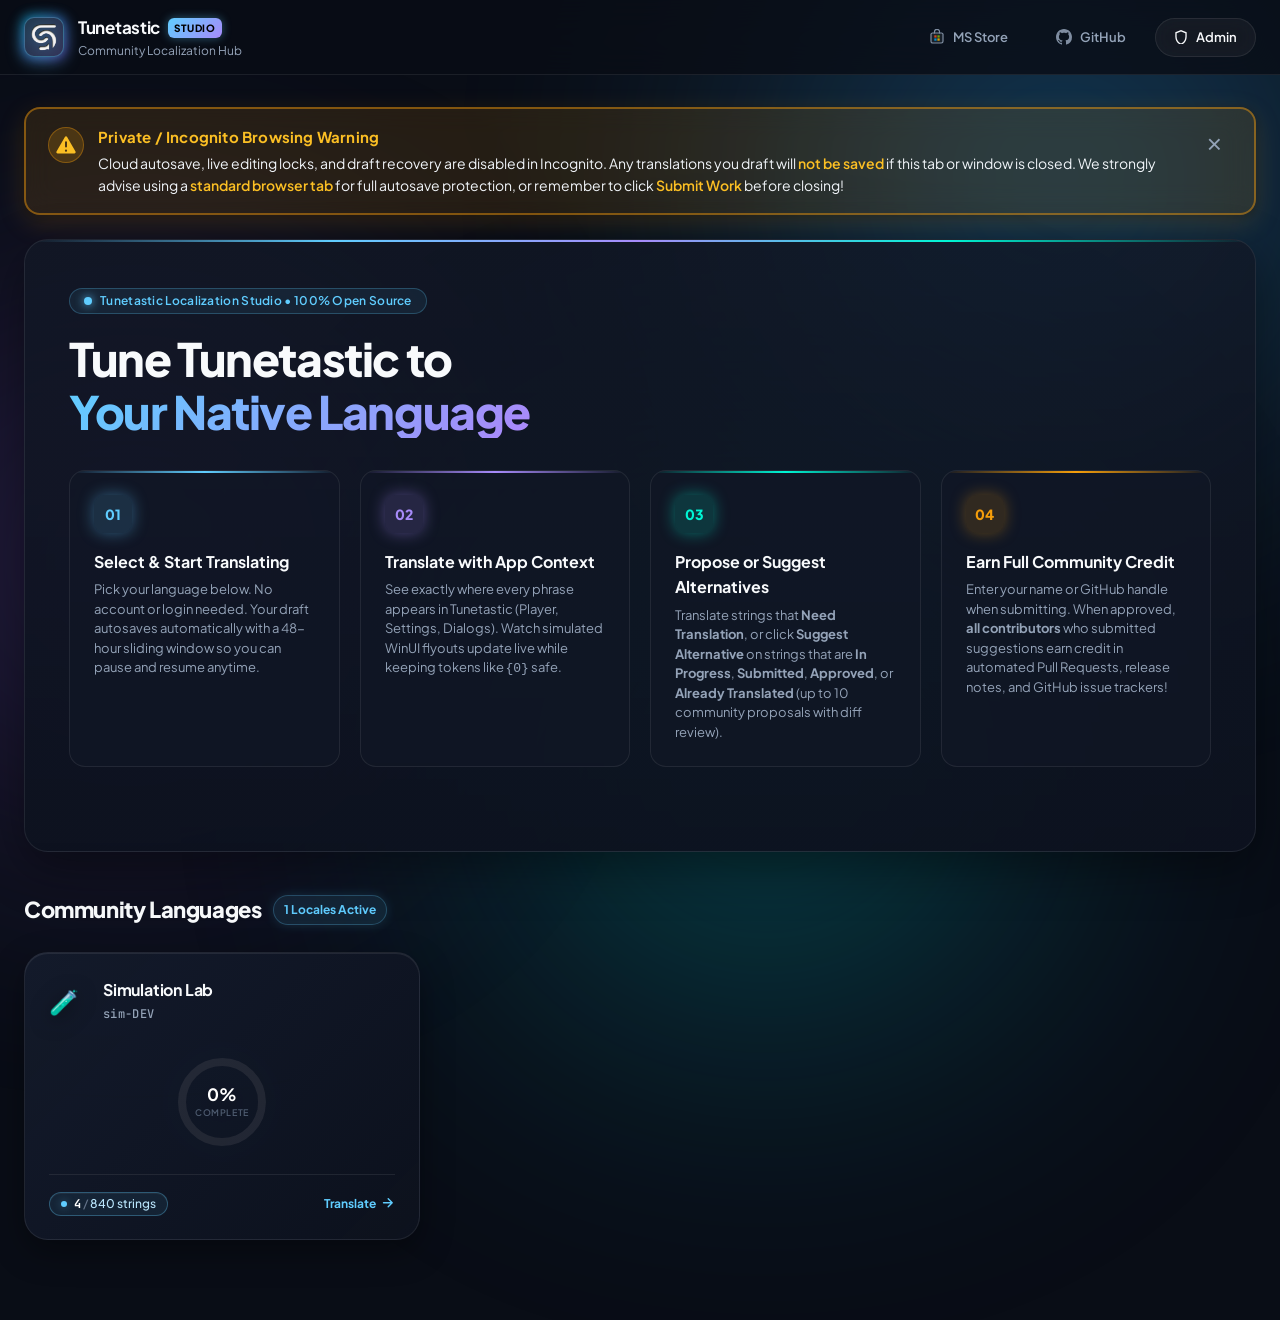
==== commit ed321bef: "refactor(portal): remove redundant completion pill from workspace header" ====
--- a/index.html
+++ b/index.html
@@ -7,7 +7,7 @@
   <link rel="preconnect" href="https://fonts.googleapis.com">
   <link rel="preconnect" href="https://fonts.gstatic.com" crossorigin>
   <link href="https://fonts.googleapis.com/css2?family=Plus+Jakarta+Sans:wght@400;500;600;700;800&family=JetBrains+Mono:wght@400;500;600&display=swap" rel="stylesheet">
-  <link rel="stylesheet" href="styles.css?v=3.1.0">
+  <link rel="stylesheet" href="styles.css?v=3.2.0">
   <link rel="icon" type="image/x-icon" href="assets/favicon.ico">
   <link rel="icon" type="image/png" href="assets/logo-dark.png">
   <link rel="apple-touch-icon" href="assets/app-icon.png">
@@ -185,7 +185,6 @@
                 <div class="ws-lang-heading">
                   <h2 id="current-lang-name">Language Name</h2>
                   <span class="code-chip" id="current-lang-code">locale-tag</span>
-                  <span class="ws-progress-pct-badge" id="ws-pct-label">0% Complete</span>
                 </div>
               </div>
             </div>
@@ -489,6 +488,6 @@
   </div>
 
   <script src="detectIncognito.min.js"></script>
-  <script src="app.js?v=3.1.0"></script>
+  <script src="app.js?v=3.2.0"></script>
 </body>
 </html>
--- a/styles.css
+++ b/styles.css
@@ -1331,47 +1331,9 @@
   transition: fill 0.2s ease;
 }
 
-.ws-progress-info {
-  display: flex;
-  align-items: center;
-  justify-content: space-between;
-}
-
-.ws-progress-pct-badge {
-  font-size: 13px;
-  font-weight: 700;
-  line-height: 1;
-  color: var(--accent-cyan);
-  background: rgba(96, 205, 255, 0.12);
-  border: 1px solid rgba(96, 205, 255, 0.28);
-  height: 24px;
-  padding: 0 10px;
-  border-radius: var(--radius-pill);
-  display: inline-flex;
-  align-items: center;
-  justify-content: center;
-  gap: 6px;
-  box-sizing: border-box;
-  opacity: 1;
-  max-width: 250px;
-  transform: scale(1);
-  white-space: nowrap;
-  will-change: opacity, max-width, transform;
-  transition: opacity 0.15s ease,
-              max-width 0.2s cubic-bezier(0.16, 1, 0.3, 1),
-              transform 0.15s ease;
-}
-
-.workspace-hero-card.is-condensed .ws-progress-pct-badge {
-  opacity: 0;
-  max-width: 0;
-  padding: 0;
-  margin: 0;
-  border-width: 0;
-  pointer-events: none;
-  overflow: hidden;
-  transform: scale(0.7);
-}
+
+
+
 
 .ws-save-indicator {
   display: inline-flex;
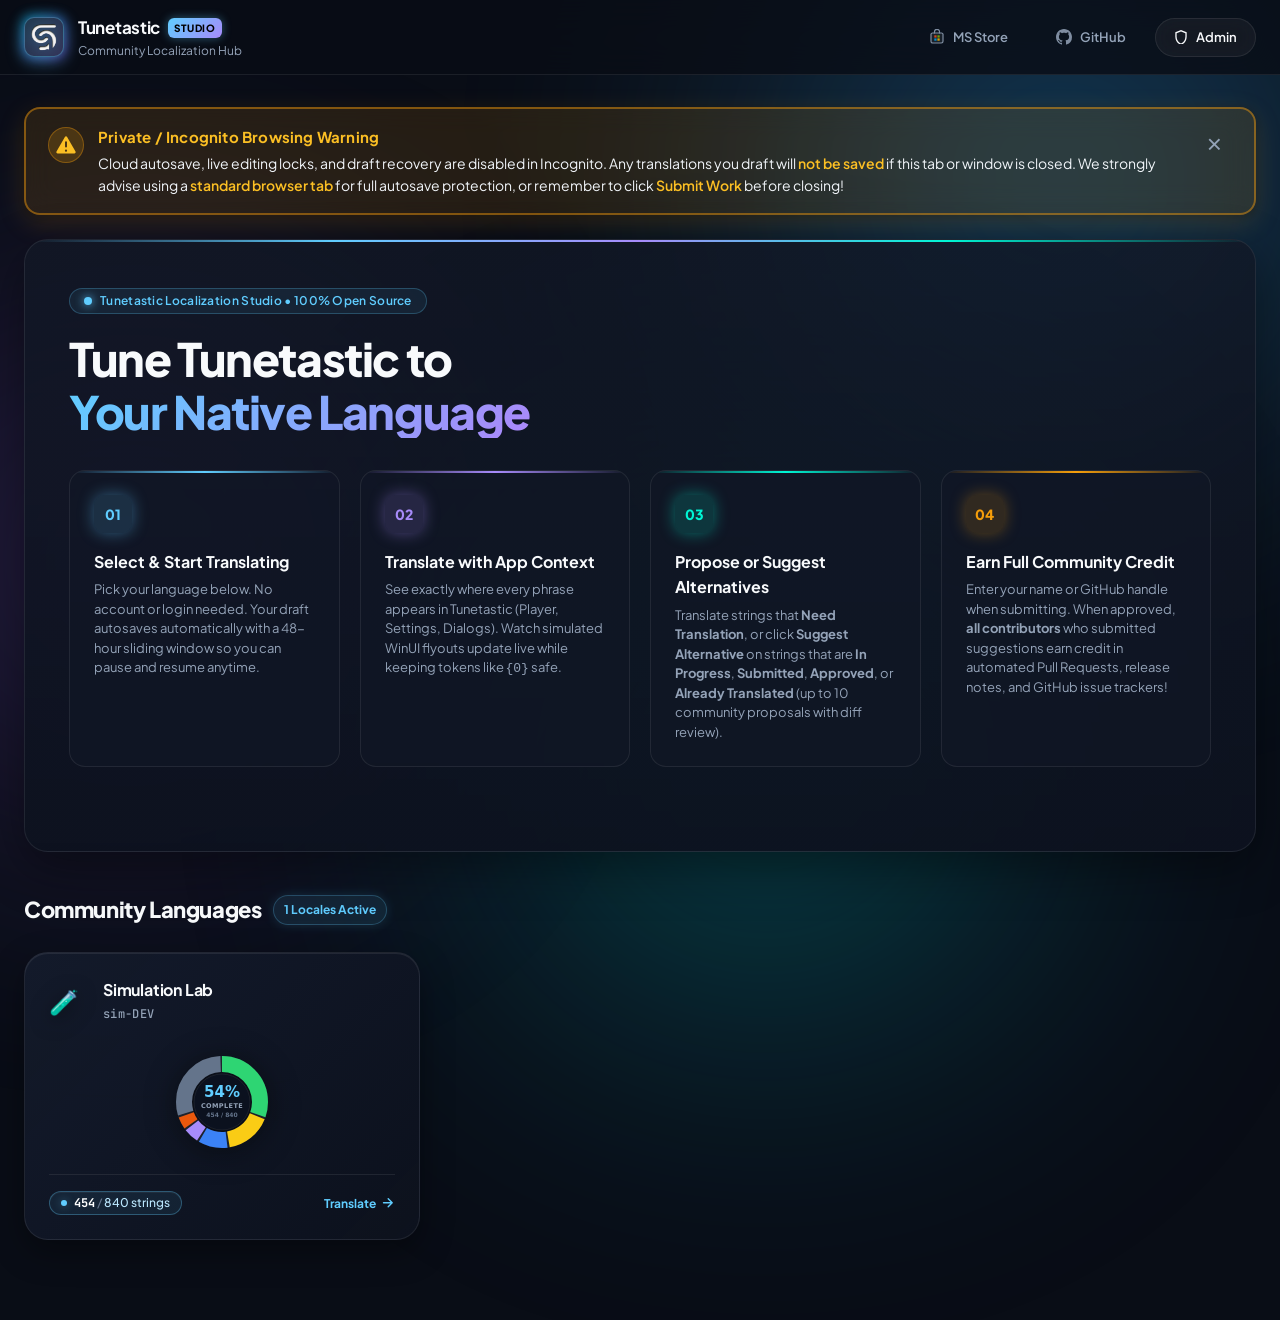
==== commit 7c9e1e95: "feat(portal): add interactive segmented pie chart to language overview cards" ====
--- a/index.html
+++ b/index.html
@@ -7,7 +7,7 @@
   <link rel="preconnect" href="https://fonts.googleapis.com">
   <link rel="preconnect" href="https://fonts.gstatic.com" crossorigin>
   <link href="https://fonts.googleapis.com/css2?family=Plus+Jakarta+Sans:wght@400;500;600;700;800&family=JetBrains+Mono:wght@400;500;600&display=swap" rel="stylesheet">
-  <link rel="stylesheet" href="styles.css?v=3.2.0">
+  <link rel="stylesheet" href="styles.css?v=3.3.0">
   <link rel="icon" type="image/x-icon" href="assets/favicon.ico">
   <link rel="icon" type="image/png" href="assets/logo-dark.png">
   <link rel="apple-touch-icon" href="assets/app-icon.png">
@@ -488,6 +488,6 @@
   </div>
 
   <script src="detectIncognito.min.js"></script>
-  <script src="app.js?v=3.2.0"></script>
+  <script src="app.js?v=3.3.0"></script>
 </body>
 </html>
--- a/styles.css
+++ b/styles.css
@@ -838,54 +838,41 @@
   letter-spacing: 0.3px;
 }
 
-/* Donut Meter */
+/* Card Interactive Donut / Pie Chart */
 .card-donut-wrap {
   display: flex;
   align-items: center;
   justify-content: center;
   margin: 14px 0 20px;
   position: relative;
+  user-select: none;
 }
 
 .donut-svg {
-  transform: rotate(-90deg);
-  filter: drop-shadow(0 0 14px rgba(96, 205, 255, 0.25));
+  overflow: visible;
+  filter: drop-shadow(0 4px 16px rgba(0, 0, 0, 0.45));
 }
 
 .donut-bg-ring {
   stroke: rgba(255, 255, 255, 0.08);
 }
 
-.donut-val-ring {
-  transition: stroke-dashoffset 1.4s var(--ease-spring);
-  stroke-linecap: round;
-}
-
-.donut-center-info {
-  position: absolute;
-  display: flex;
-  flex-direction: column;
-  align-items: center;
-  justify-content: center;
-  pointer-events: none;
-}
-
-.donut-pct-text {
-  font-size: 17px;
-  font-weight: 700;
-  letter-spacing: -0.2px;
-  color: #ffffff;
-  line-height: 1.1;
-}
-
-.donut-pct-sub {
-  font-size: 9px;
-  text-transform: uppercase;
-  letter-spacing: 0.6px;
-  color: var(--text-tertiary);
-  font-weight: 600;
-  opacity: 0.75;
-  margin-top: 2px;
+.card-donut-slice {
+  cursor: pointer;
+  transition: stroke-width 0.2s cubic-bezier(0.16, 1, 0.3, 1),
+              filter 0.2s ease,
+              opacity 0.2s ease;
+}
+
+.card-donut-slice:hover {
+  stroke-width: 20px !important;
+  filter: drop-shadow(0 0 10px currentColor);
+  opacity: 1 !important;
+}
+
+.card-donut-hud text {
+  font-family: var(--font-display, system-ui, -apple-system, sans-serif);
+  transition: fill 0.2s ease;
 }
 
 /* Card Bottom Stats */
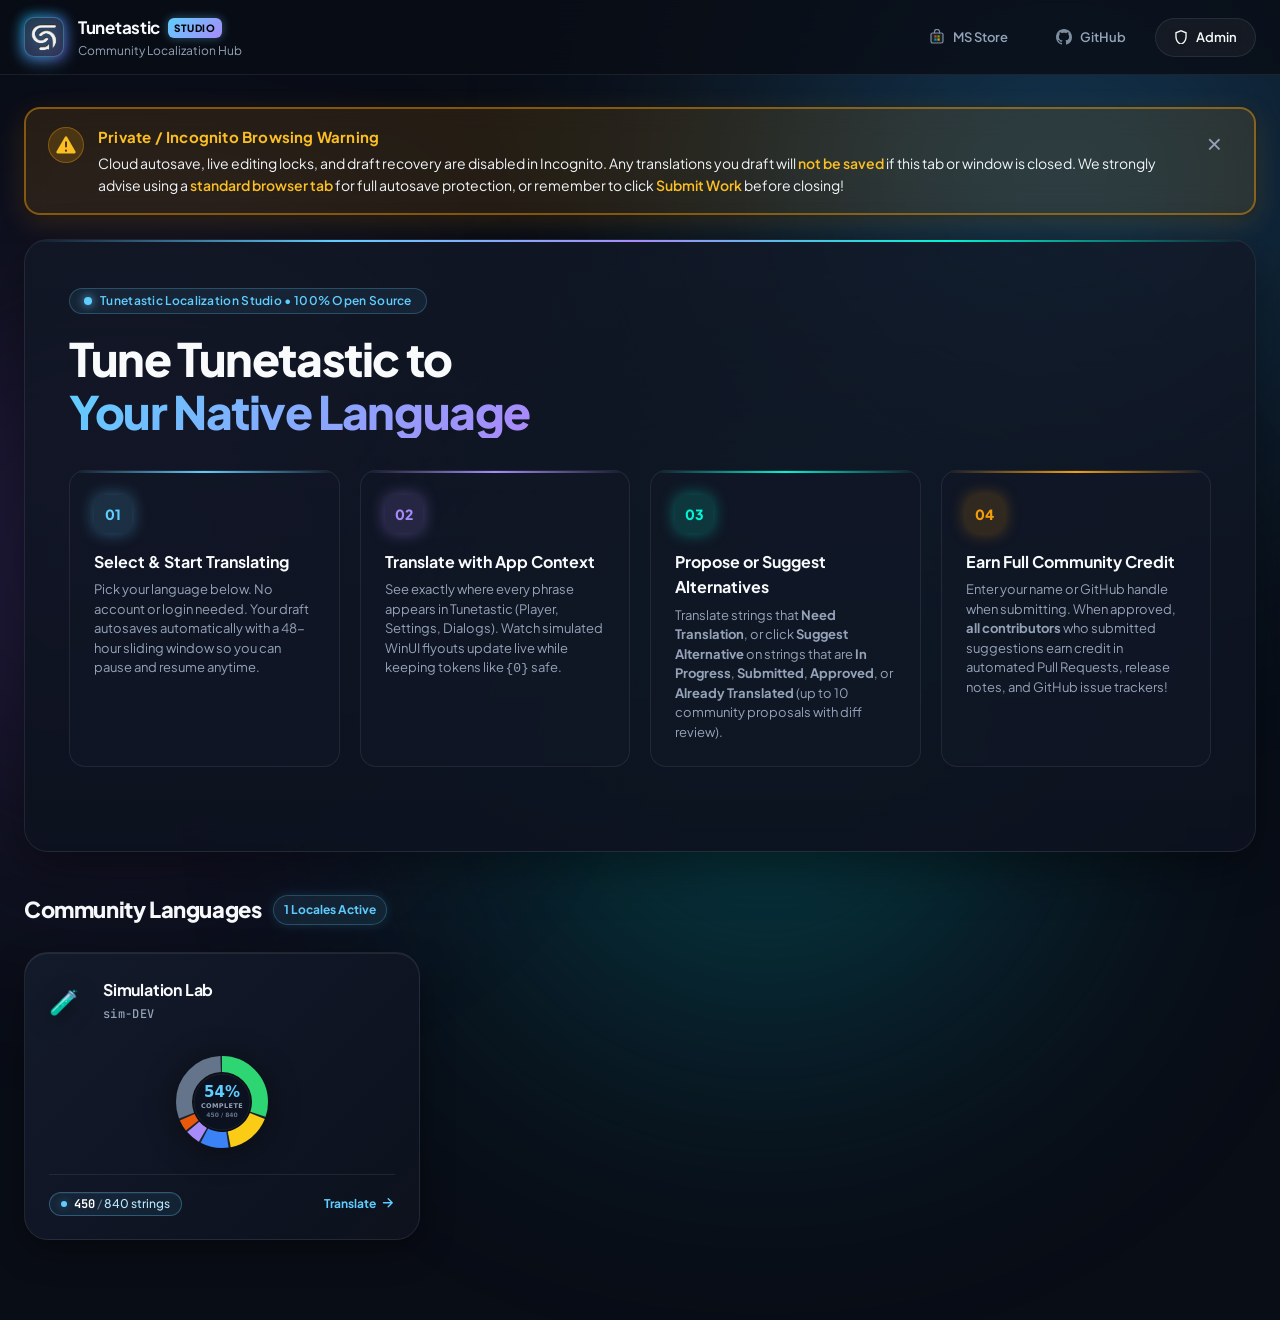
==== commit 998545fc: "fix(portal): resolve pie chart top overlap, eliminate tooltips, and sync workspace and home metrics" ====
--- a/index.html
+++ b/index.html
@@ -7,7 +7,7 @@
   <link rel="preconnect" href="https://fonts.googleapis.com">
   <link rel="preconnect" href="https://fonts.gstatic.com" crossorigin>
   <link href="https://fonts.googleapis.com/css2?family=Plus+Jakarta+Sans:wght@400;500;600;700;800&family=JetBrains+Mono:wght@400;500;600&display=swap" rel="stylesheet">
-  <link rel="stylesheet" href="styles.css?v=3.3.0">
+  <link rel="stylesheet" href="styles.css?v=3.4.0">
   <link rel="icon" type="image/x-icon" href="assets/favicon.ico">
   <link rel="icon" type="image/png" href="assets/logo-dark.png">
   <link rel="apple-touch-icon" href="assets/app-icon.png">
@@ -217,7 +217,7 @@
             <span id="ws-missing-count" style="display: none;">0</span>
             <span id="ws-done-count" style="display: none;">0</span>
 
-            <div class="ws-pie-frame" id="ws-pie-frame" title="Interactive Translation Progress Pie Chart" style="position: relative; width: 160px; height: 160px; display: flex; align-items: center; justify-content: center; margin: 0 auto;">
+            <div class="ws-pie-frame" id="ws-pie-frame" style="position: relative; width: 160px; height: 160px; display: flex; align-items: center; justify-content: center; margin: 0 auto;">
               <svg class="ws-pie-svg" viewBox="0 0 160 160" width="160" height="160" style="overflow: visible;">
                 <defs>
                   <filter id="pie-slice-glow" x="-20%" y="-20%" width="140%" height="140%">
@@ -488,6 +488,6 @@
   </div>
 
   <script src="detectIncognito.min.js"></script>
-  <script src="app.js?v=3.3.0"></script>
+  <script src="app.js?v=3.4.0"></script>
 </body>
 </html>
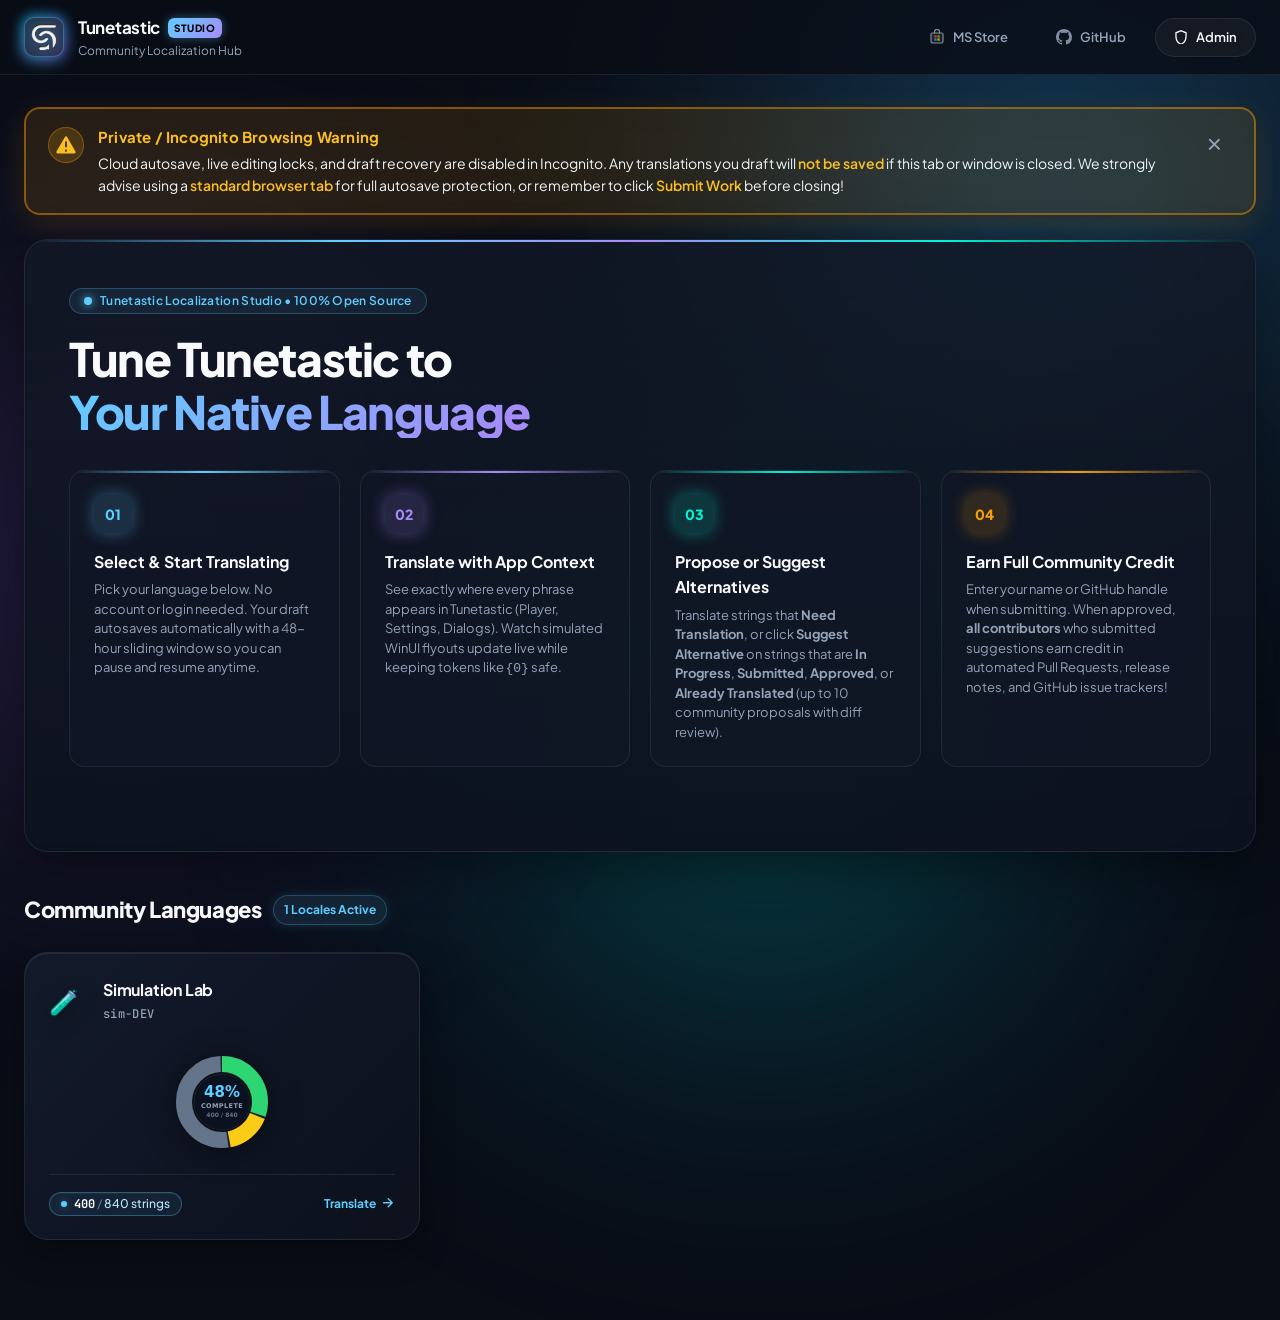
==== commit f5d60b78: "fix(portal): eliminate focus square outline, restrict home chart to 3 statuses, and unify completion" ====
--- a/index.html
+++ b/index.html
@@ -7,7 +7,7 @@
   <link rel="preconnect" href="https://fonts.googleapis.com">
   <link rel="preconnect" href="https://fonts.gstatic.com" crossorigin>
   <link href="https://fonts.googleapis.com/css2?family=Plus+Jakarta+Sans:wght@400;500;600;700;800&family=JetBrains+Mono:wght@400;500;600&display=swap" rel="stylesheet">
-  <link rel="stylesheet" href="styles.css?v=3.4.0">
+  <link rel="stylesheet" href="styles.css?v=3.5.0">
   <link rel="icon" type="image/x-icon" href="assets/favicon.ico">
   <link rel="icon" type="image/png" href="assets/logo-dark.png">
   <link rel="apple-touch-icon" href="assets/app-icon.png">
@@ -488,6 +488,6 @@
   </div>
 
   <script src="detectIncognito.min.js"></script>
-  <script src="app.js?v=3.4.0"></script>
+  <script src="app.js?v=3.5.0"></script>
 </body>
 </html>
--- a/styles.css
+++ b/styles.css
@@ -1272,6 +1272,32 @@
   pointer-events: none;
   transform: translateY(-6px);
   overflow: hidden;
+}
+
+.ws-pie-frame,
+.ws-pie-frame:focus,
+.ws-pie-frame:focus-visible,
+.ws-pie-svg,
+.ws-pie-svg:focus,
+.ws-pie-svg:focus-visible,
+.donut-segment,
+.donut-segment:focus,
+.donut-segment:focus-visible,
+.donut-segment:active,
+.card-donut-wrap,
+.card-donut-wrap:focus,
+.card-donut-wrap:focus-visible,
+.donut-svg,
+.donut-svg:focus,
+.donut-svg:focus-visible,
+.card-donut-slice,
+.card-donut-slice:focus,
+.card-donut-slice:focus-visible,
+.card-donut-slice:active {
+  outline: none !important;
+  outline-width: 0 !important;
+  box-shadow: none !important;
+  -webkit-tap-highlight-color: transparent !important;
 }
 
 .ws-pie-frame {
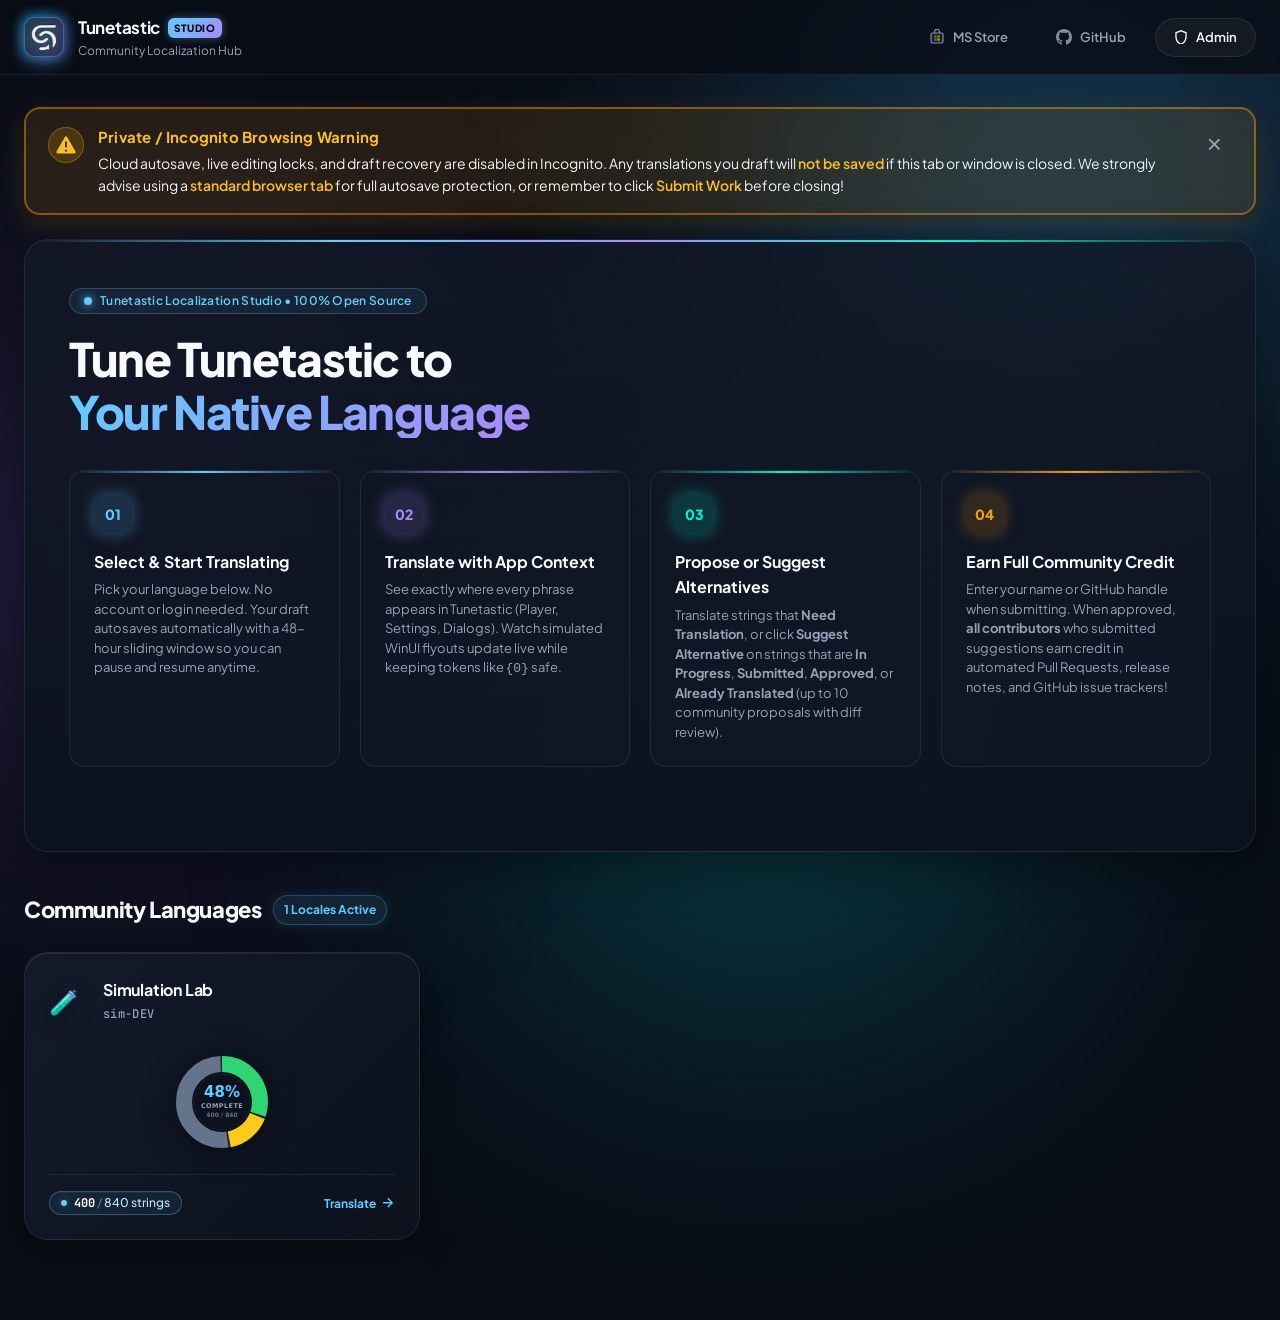
==== commit 83a24e04: "feat(workspace): implement dynamic circuit hero card with symmetrical satellite pills and audio read" ====
--- a/index.html
+++ b/index.html
@@ -7,7 +7,7 @@
   <link rel="preconnect" href="https://fonts.googleapis.com">
   <link rel="preconnect" href="https://fonts.gstatic.com" crossorigin>
   <link href="https://fonts.googleapis.com/css2?family=Plus+Jakarta+Sans:wght@400;500;600;700;800&family=JetBrains+Mono:wght@400;500;600&display=swap" rel="stylesheet">
-  <link rel="stylesheet" href="styles.css?v=3.5.0">
+  <link rel="stylesheet" href="styles.css?v=3.6.0">
   <link rel="icon" type="image/x-icon" href="assets/favicon.ico">
   <link rel="icon" type="image/png" href="assets/logo-dark.png">
   <link rel="apple-touch-icon" href="assets/app-icon.png">
@@ -209,34 +209,47 @@
             </div>
           </div>
 
-          <!-- Interactive Translation Progress Pie Chart -->
-          <div class="ws-progress-wrap ws-pie-wrap" style="display: flex; align-items: center; justify-content: center; margin: 12px 0 6px 0;">
+          <!-- Symmetrical Circuit Visual Stage: Donut + Satellite Pills + App Section Readiness -->
+          <div class="ws-progress-wrap ws-pie-wrap">
             <!-- Hidden backward-compat anchors -->
             <div class="glowing-progress-fill" id="workspace-progress-fill" style="display: none; width: 0%;"></div>
             <span id="ws-tokens-count" style="display: none;">0</span>
             <span id="ws-missing-count" style="display: none;">0</span>
             <span id="ws-done-count" style="display: none;">0</span>
 
-            <div class="ws-pie-frame" id="ws-pie-frame" style="position: relative; width: 160px; height: 160px; display: flex; align-items: center; justify-content: center; margin: 0 auto;">
-              <svg class="ws-pie-svg" viewBox="0 0 160 160" width="160" height="160" style="overflow: visible;">
-                <defs>
-                  <filter id="pie-slice-glow" x="-20%" y="-20%" width="140%" height="140%">
-                    <feDropShadow dx="0" dy="0" stdDeviation="3" flood-color="currentColor" flood-opacity="0.6"/>
-                  </filter>
-                </defs>
-                <!-- Base Circular Background Track -->
-                <circle class="pie-bg-track" cx="80" cy="80" r="56" fill="none" stroke="rgba(255, 255, 255, 0.07)" stroke-width="26" />
-                <!-- Dynamic Slices Group (rotated -90deg so 12 o'clock is 0) -->
-                <g id="donut-segments-group" transform="rotate(-90 80 80)"></g>
-                <!-- Central Core Background Disc -->
-                <circle cx="80" cy="80" r="42" fill="rgba(12, 18, 32, 0.96)" stroke="rgba(255, 255, 255, 0.07)" stroke-width="1" />
-                <!-- Integrated SVG Text HUD (strictly in SVG coordinate space so it can NEVER detach) -->
-                <g class="pie-svg-hud" style="pointer-events: none; user-select: none;">
-                  <text id="pie-hud-pct" x="80" y="74" text-anchor="middle" fill="#60cdff" font-size="22" font-weight="800" font-family="system-ui, -apple-system, sans-serif">0%</text>
-                  <text id="pie-hud-label" x="80" y="88" text-anchor="middle" fill="#94a3b8" font-size="9.5" font-weight="700" letter-spacing="0.5" font-family="system-ui, -apple-system, sans-serif">COMPLETE</text>
-                  <text id="pie-hud-sub" x="80" y="100" text-anchor="middle" fill="#64748b" font-size="9" font-weight="600" font-family="system-ui, -apple-system, sans-serif">0 / 0</text>
-                </g>
-              </svg>
+            <div class="ws-hero-visual-stage">
+              <!-- Center Stage: Symmetrical Donut + Dynamic Connector Paths + Satellite Pills -->
+              <div class="ws-hero-stage-inner">
+                <svg class="ws-hero-circuit-svg" id="ws-hero-circuit-svg" viewBox="0 0 790 230" preserveAspectRatio="xMidYMid meet">
+                  <defs>
+                    <filter id="circuit-neon-glow" x="-20%" y="-20%" width="140%" height="140%">
+                      <feDropShadow dx="0" dy="0" stdDeviation="3" flood-color="currentColor" flood-opacity="0.6"/>
+                    </filter>
+                  </defs>
+                  <!-- Donut Chart in Center (395, 115) -->
+                  <g transform="translate(395, 115)">
+                    <!-- Background Circular Track -->
+                    <circle class="pie-bg-track" cx="0" cy="0" r="62" fill="none" stroke="rgba(255, 255, 255, 0.07)" stroke-width="28" />
+                    <!-- Dynamic Slices Group (rotated -90deg so 12 o'clock is 0) -->
+                    <g id="donut-segments-group" transform="rotate(-90 0 0)"></g>
+                    <!-- Center Core Background Disc -->
+                    <circle cx="0" cy="0" r="46" fill="#0d1424" stroke="rgba(255, 255, 255, 0.07)" stroke-width="1.5" />
+                    <!-- Integrated Center HUD -->
+                    <g class="pie-svg-hud" style="pointer-events: none; user-select: none;">
+                      <text id="pie-hud-pct" x="0" y="-3" text-anchor="middle" fill="#60cdff" font-size="21" font-weight="800">0%</text>
+                      <text id="pie-hud-label" x="0" y="11" text-anchor="middle" fill="#94a3b8" font-size="8.5" font-weight="700" letter-spacing="0.8">COMPLETE</text>
+                      <text id="pie-hud-sub" x="0" y="24" text-anchor="middle" fill="#64748b" font-size="9.5" font-family="'JetBrains Mono', monospace">0 / 0</text>
+                    </g>
+                  </g>
+                  <!-- Dynamic SVG Connector Paths -->
+                  <g id="hero-connector-paths"></g>
+                  <!-- Dynamic ForeignObject Satellite Pills -->
+                  <g id="hero-satellite-pills"></g>
+                </svg>
+              </div>
+
+              <!-- Right Wing: App Section Readiness Audio HUD -->
+              <div class="ws-app-readiness-hud" id="ws-app-readiness-hud"></div>
             </div>
           </div>
         </div>
@@ -488,6 +501,6 @@
   </div>
 
   <script src="detectIncognito.min.js"></script>
-  <script src="app.js?v=3.5.0"></script>
+  <script src="app.js?v=3.6.0"></script>
 </body>
 </html>
--- a/styles.css
+++ b/styles.css
@@ -1254,7 +1254,7 @@
   align-items: center;
   justify-content: center;
   padding: 8px 0 2px 0;
-  max-height: 180px;
+  max-height: 280px;
   opacity: 1;
   overflow: visible;
   margin-top: 8px;
@@ -1274,46 +1274,25 @@
   overflow: hidden;
 }
 
-.ws-pie-frame,
-.ws-pie-frame:focus,
-.ws-pie-frame:focus-visible,
-.ws-pie-svg,
-.ws-pie-svg:focus,
-.ws-pie-svg:focus-visible,
-.donut-segment,
-.donut-segment:focus,
-.donut-segment:focus-visible,
-.donut-segment:active,
-.card-donut-wrap,
-.card-donut-wrap:focus,
-.card-donut-wrap:focus-visible,
-.donut-svg,
-.donut-svg:focus,
-.donut-svg:focus-visible,
-.card-donut-slice,
-.card-donut-slice:focus,
-.card-donut-slice:focus-visible,
-.card-donut-slice:active {
-  outline: none !important;
-  outline-width: 0 !important;
-  box-shadow: none !important;
-  -webkit-tap-highlight-color: transparent !important;
-}
-
-.ws-pie-frame {
+/* Symmetrical Circuit Visual Stage: Donut + Satellite Pills + Audio HUD */
+.ws-hero-visual-stage {
+  display: flex;
+  align-items: center;
+  justify-content: space-between;
+  gap: 24px;
+  width: 100%;
+}
+
+.ws-hero-stage-inner {
+  flex: 1;
+  max-width: 820px;
+  height: 230px;
   position: relative;
-  width: 160px;
-  height: 160px;
-  display: flex;
-  align-items: center;
-  justify-content: center;
-  user-select: none;
-  filter: drop-shadow(0 6px 20px rgba(0, 0, 0, 0.5));
-}
-
-.ws-pie-svg {
-  width: 160px;
-  height: 160px;
+}
+
+.ws-hero-circuit-svg {
+  width: 100%;
+  height: 100%;
   overflow: visible;
 }
 
@@ -1323,7 +1302,7 @@
 
 .donut-segment {
   fill: none;
-  stroke-width: 26;
+  stroke-width: 28;
   cursor: pointer;
   transition: stroke-width 0.22s cubic-bezier(0.16, 1, 0.3, 1),
               filter 0.22s ease,
@@ -1334,7 +1313,7 @@
 
 .donut-segment:hover,
 .donut-segment.is-hovered {
-  stroke-width: 32;
+  stroke-width: 34;
   filter: drop-shadow(0 0 12px currentColor);
   opacity: 1 !important;
 }
@@ -1342,6 +1321,199 @@
 .pie-svg-hud text {
   font-family: var(--font-display, system-ui, -apple-system, sans-serif);
   transition: fill 0.2s ease;
+}
+
+/* Satellite Pills */
+.satellite-pill {
+  font-size: 12px;
+  font-weight: 600;
+  color: #e2e8f0;
+  background: rgba(15, 23, 42, 0.85);
+  border: 1px solid rgba(255, 255, 255, 0.08);
+  padding: 6px 14px;
+  border-radius: 20px;
+  display: flex;
+  align-items: center;
+  justify-content: space-between;
+  box-shadow: 0 4px 12px rgba(0, 0, 0, 0.35);
+  cursor: pointer;
+  white-space: nowrap;
+  user-select: none;
+  transition: all 0.22s cubic-bezier(0.16, 1, 0.3, 1);
+}
+
+.satellite-pill:hover,
+.satellite-pill.is-hovered {
+  transform: translateY(-1.5px) scale(1.02);
+  box-shadow: 0 8px 20px rgba(0, 0, 0, 0.5);
+  border-color: currentColor;
+}
+
+.satellite-pill.is-active-filter {
+  box-shadow: 0 0 16px currentColor;
+  border-color: currentColor;
+}
+
+.satellite-pill .pill-left-content {
+  display: flex;
+  align-items: center;
+  gap: 8px;
+}
+
+.satellite-pill .dot {
+  width: 7.5px;
+  height: 7.5px;
+  border-radius: 50%;
+  flex-shrink: 0;
+  transition: box-shadow 0.2s ease, transform 0.2s ease;
+}
+
+.satellite-pill:hover .dot,
+.satellite-pill.is-hovered .dot {
+  transform: scale(1.25);
+}
+
+.satellite-pill strong {
+  font-family: 'JetBrains Mono', monospace;
+  font-size: 11.5px;
+  color: #fff;
+}
+
+.satellite-pill .sub {
+  font-size: 10px;
+  color: #94a3b8;
+  font-family: 'JetBrains Mono', monospace;
+}
+
+/* Muted Zero State Standby Pill */
+.satellite-pill.pill-zero {
+  opacity: 0.35;
+  background: rgba(15, 23, 42, 0.4);
+  border-color: rgba(255, 255, 255, 0.04);
+  box-shadow: none;
+  cursor: default;
+}
+
+.satellite-pill.pill-zero:hover {
+  transform: none;
+  border-color: rgba(255, 255, 255, 0.08);
+}
+
+.satellite-pill.pill-zero .dot {
+  background: transparent !important;
+  border: 1.5px solid #64748b !important;
+  box-shadow: none !important;
+}
+
+.satellite-pill.pill-zero strong,
+.satellite-pill.pill-zero span {
+  color: #64748b !important;
+}
+
+/* Dynamic Circuit Connector Paths */
+.circuit-connector-path {
+  fill: none;
+  stroke-width: 1.85;
+  stroke-linecap: round;
+  stroke-linejoin: round;
+  stroke-opacity: 0.95;
+  transition: stroke-width 0.22s ease, stroke-opacity 0.22s ease, filter 0.22s ease;
+  pointer-events: none;
+}
+
+.circuit-connector-path.is-dimmed {
+  stroke-opacity: 0.2;
+  filter: none !important;
+}
+
+.circuit-connector-path.is-hovered {
+  stroke-width: 2.8;
+  stroke-opacity: 1;
+  filter: drop-shadow(0 0 6px currentColor) !important;
+}
+
+/* App Section Readiness Equalizer HUD */
+.ws-app-readiness-hud {
+  width: 250px;
+  flex-shrink: 0;
+}
+
+.eq-panel {
+  background: rgba(15, 23, 42, 0.55);
+  border: 1px solid rgba(255, 255, 255, 0.06);
+  border-radius: 12px;
+  padding: 14px 16px;
+  display: flex;
+  flex-direction: column;
+  gap: 10px;
+  box-shadow: 0 4px 16px rgba(0, 0, 0, 0.25);
+}
+
+.eq-header {
+  display: flex;
+  justify-content: space-between;
+  align-items: center;
+  font-size: 10.5px;
+  font-weight: 700;
+  letter-spacing: 0.8px;
+  color: #94a3b8;
+  text-transform: uppercase;
+  padding-bottom: 4px;
+  border-bottom: 1px solid rgba(255, 255, 255, 0.04);
+}
+
+.eq-row {
+  display: flex;
+  align-items: center;
+  justify-content: space-between;
+  font-size: 12px;
+}
+
+.eq-label {
+  color: #cbd5e1;
+  font-weight: 500;
+  width: 65px;
+  white-space: nowrap;
+}
+
+.eq-bars {
+  display: flex;
+  align-items: flex-end;
+  gap: 3px;
+  height: 16px;
+  flex: 1;
+  margin: 0 14px;
+}
+
+.eq-bar {
+  width: 4px;
+  border-radius: 2px;
+  background: rgba(255, 255, 255, 0.1);
+  transition: height 0.3s cubic-bezier(0.16, 1, 0.3, 1), background-color 0.3s ease;
+}
+
+.eq-pct {
+  font-family: 'JetBrains Mono', monospace;
+  font-size: 11px;
+  font-weight: 600;
+  color: #e2e8f0;
+  width: 36px;
+  text-align: right;
+}
+
+@media (max-width: 1100px) {
+  .ws-hero-visual-stage {
+    flex-direction: column;
+    gap: 16px;
+  }
+  .ws-hero-stage-inner {
+    width: 100%;
+    max-width: 790px;
+  }
+  .ws-app-readiness-hud {
+    width: 100%;
+    max-width: 500px;
+  }
 }
 
 
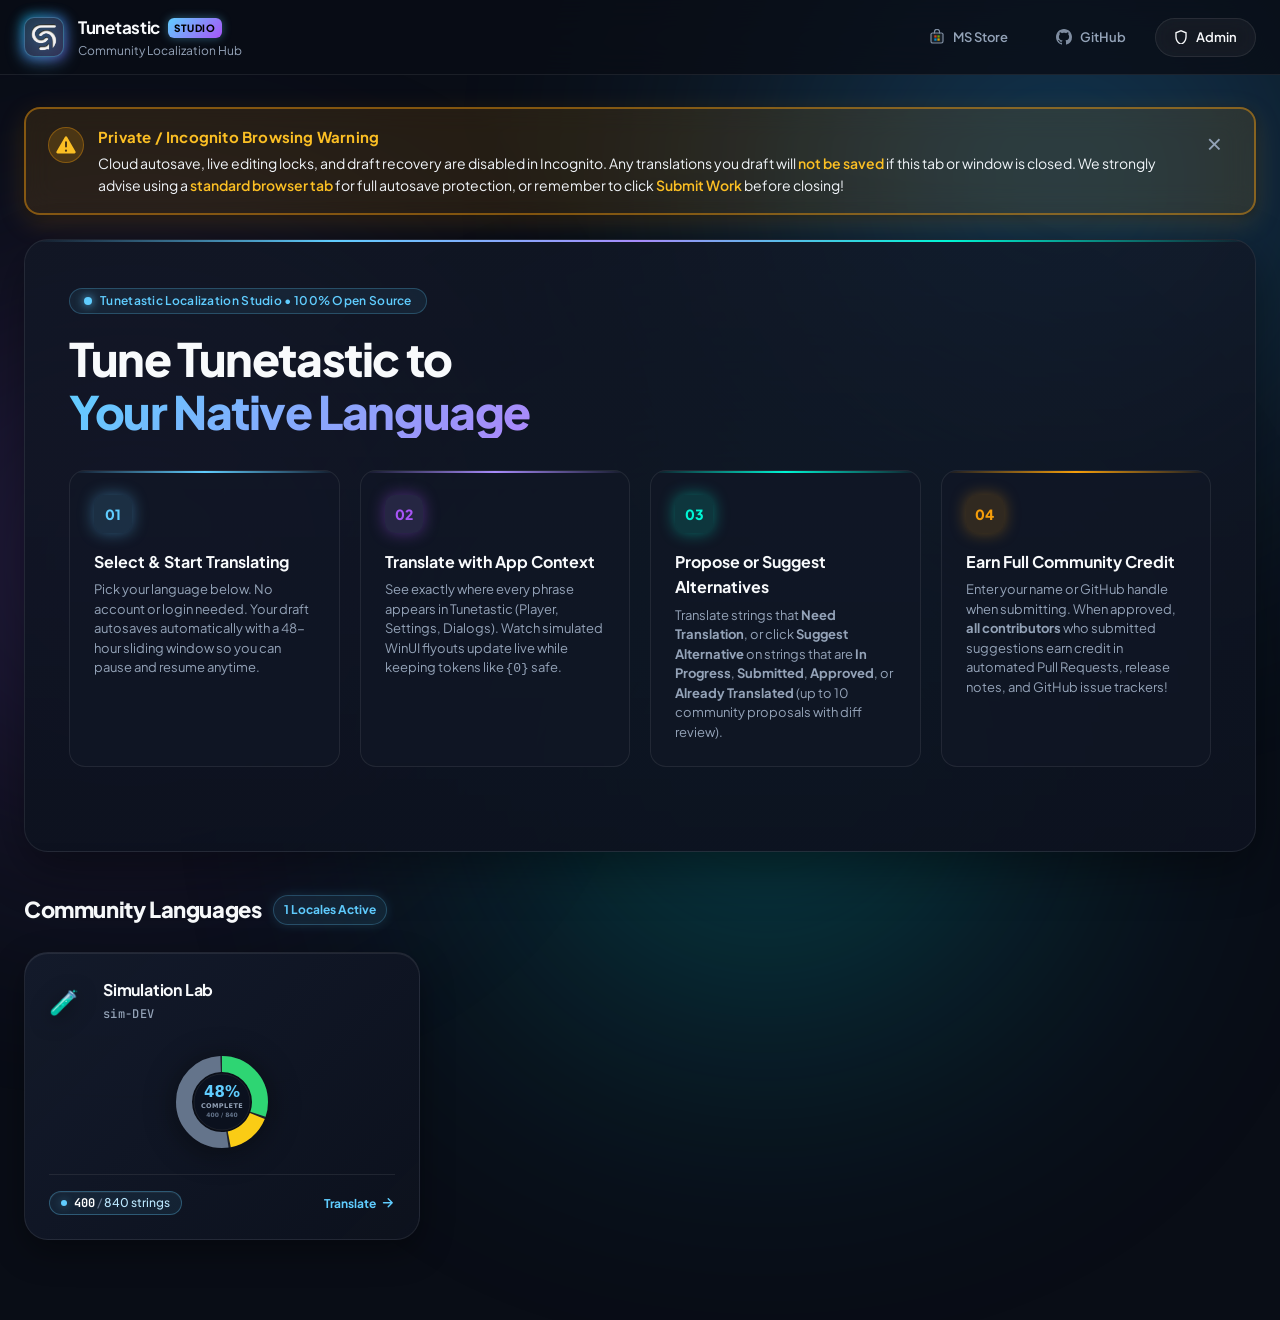
==== commit 8cc5d689: "feat(hero): morph pie chart ring into sticky header progress line on scroll" ====
--- a/index.html
+++ b/index.html
@@ -189,6 +189,18 @@
               </div>
             </div>
 
+            <!-- Middle Slot: Condensed Animated Multi-Segment Progress Bar -->
+            <div class="ws-hero-condensed-bar" id="ws-hero-condensed-bar" title="Total Translation Progress">
+              <span class="condensed-pct-badge" id="condensed-pct-badge">0%</span>
+              <div class="condensed-track-wrap">
+                <div class="condensed-progress-bar" id="condensed-progress-bar"></div>
+                <div class="condensed-hud-meta">
+                  <span class="condensed-hud-label" id="condensed-hud-label">PROGRESS</span>
+                  <span class="condensed-hud-counts" id="condensed-hud-counts">0 / 0 DONE</span>
+                </div>
+              </div>
+            </div>
+
             <div class="ws-header-actions">
               <div class="ws-save-indicator" id="auto-save-indicator" title="Changes automatically saved to your browser and cloud.">
                 <span class="save-dot"></span> Saved to Browser
@@ -227,7 +239,7 @@
                     </filter>
                   </defs>
                   <!-- Donut Chart in Center (395, 115) -->
-                  <g transform="translate(395, 115)">
+                  <g id="donut-center-group" transform="translate(395, 115)">
                     <!-- Background Circular Track -->
                     <circle class="pie-bg-track" cx="0" cy="0" r="62" fill="none" stroke="rgba(255, 255, 255, 0.07)" stroke-width="28" />
                     <!-- Dynamic Slices Group (rotated -90deg so 12 o'clock is 0) -->
--- a/styles.css
+++ b/styles.css
@@ -24,8 +24,8 @@
   /* Accents & Neon Glows */
   --accent-cyan: #60cdff;
   --accent-cyan-glow: rgba(96, 205, 255, 0.4);
-  --accent-purple: #a78bfa;
-  --accent-purple-glow: rgba(167, 139, 250, 0.4);
+  --accent-purple: #a855f7;
+  --accent-purple-glow: rgba(168, 85, 247, 0.4);
   --accent-pink: #f472b6;
   --accent-emerald: #00f5d4;
   --accent-emerald-glow: rgba(0, 245, 212, 0.4);
@@ -1246,6 +1246,138 @@
 }
 
 /* =========================================================================
+   CONDENSED MIDDLE PROGRESS BAR (Morphed from Donut Ring on Scroll)
+   ========================================================================= */
+.ws-hero-condensed-bar {
+  flex: 1;
+  max-width: 480px;
+  margin: 0 20px;
+  display: flex;
+  align-items: center;
+  justify-content: center;
+  gap: 12px;
+  opacity: 0;
+  pointer-events: none;
+  transform: translateY(12px) scale(0.96);
+  will-change: opacity, transform;
+  transition: opacity 0.35s cubic-bezier(0.16, 1, 0.3, 1),
+              transform 0.35s cubic-bezier(0.16, 1, 0.3, 1);
+}
+
+.workspace-hero-card.is-condensed .ws-hero-condensed-bar {
+  opacity: 1;
+  pointer-events: auto;
+  transform: translateY(0) scale(1);
+}
+
+.condensed-pct-badge {
+  font-family: var(--font-mono, 'JetBrains Mono', monospace);
+  font-size: 13px;
+  font-weight: 800;
+  color: var(--accent-cyan, #38bdf8);
+  background: rgba(56, 189, 248, 0.12);
+  padding: 3px 8px;
+  border-radius: var(--radius-sm, 6px);
+  border: 1px solid rgba(56, 189, 248, 0.3);
+  text-shadow: 0 0 8px rgba(56, 189, 248, 0.5);
+  white-space: nowrap;
+  flex-shrink: 0;
+}
+
+.condensed-track-wrap {
+  flex: 1;
+  display: flex;
+  flex-direction: column;
+  gap: 3px;
+  min-width: 170px;
+}
+
+.condensed-progress-bar {
+  display: flex;
+  height: 8px;
+  border-radius: 4px;
+  overflow: hidden;
+  background: rgba(255, 255, 255, 0.08);
+  box-shadow: 0 0 10px rgba(0, 0, 0, 0.4), inset 0 1px 1px rgba(0, 0, 0, 0.4);
+  transform-origin: center center;
+}
+
+.workspace-hero-card.is-condensed .condensed-progress-bar {
+  animation: condensedUnrollGlow 0.45s cubic-bezier(0.16, 1, 0.3, 1);
+}
+
+@keyframes condensedUnrollGlow {
+  0% {
+    transform: scaleX(0.2) scaleY(1.6);
+    filter: brightness(2) drop-shadow(0 0 14px rgba(56, 189, 248, 0.8));
+    opacity: 0.2;
+  }
+  60% {
+    transform: scaleX(1.02) scaleY(1.1);
+    filter: brightness(1.3) drop-shadow(0 0 10px rgba(56, 189, 248, 0.5));
+    opacity: 1;
+  }
+  100% {
+    transform: scaleX(1) scaleY(1);
+    filter: drop-shadow(0 0 4px rgba(0, 0, 0, 0.3));
+    opacity: 1;
+  }
+}
+
+.condensed-seg {
+  height: 100%;
+  cursor: pointer;
+  transition: width 0.35s cubic-bezier(0.16, 1, 0.3, 1), filter 0.2s ease;
+}
+
+.condensed-seg:hover {
+  filter: brightness(1.25) saturate(1.2);
+}
+
+.condensed-hud-meta {
+  display: flex;
+  justify-content: space-between;
+  align-items: center;
+  font-size: 9px;
+  font-weight: 700;
+  color: #94a3b8;
+  letter-spacing: 0.6px;
+  text-transform: uppercase;
+}
+
+.condensed-hud-counts {
+  font-family: var(--font-mono, monospace);
+  font-size: 9px;
+  color: #cbd5e1;
+}
+
+/* Donut cut and unroll upward on condense */
+#donut-center-group {
+  transform-origin: 395px 115px;
+  will-change: transform, opacity;
+  transition: transform 0.35s cubic-bezier(0.16, 1, 0.3, 1),
+              opacity 0.25s ease;
+}
+
+.workspace-hero-card.is-condensed #donut-center-group {
+  transform: translate(395px, 20px) scale(0.3);
+  opacity: 0;
+}
+
+.workspace-hero-card #hero-satellite-pills,
+.workspace-hero-card #hero-connector-paths,
+.workspace-hero-card .ws-app-readiness-hud {
+  transition: opacity 0.2s ease;
+}
+
+.workspace-hero-card.is-condensed #hero-satellite-pills,
+.workspace-hero-card.is-condensed #hero-connector-paths,
+.workspace-hero-card.is-condensed .ws-app-readiness-hud {
+  opacity: 0;
+  pointer-events: none;
+}
+
+/* =========================================================================
    INTERACTIVE WORKSPACE PIE CHART
    ========================================================================= */
 
@@ -1339,19 +1471,101 @@
   cursor: pointer;
   white-space: nowrap;
   user-select: none;
+  outline: none !important;
+  outline-width: 0 !important;
+  -webkit-tap-highlight-color: transparent !important;
   transition: all 0.22s cubic-bezier(0.16, 1, 0.3, 1);
+}
+
+.satellite-pill,
+.satellite-pill *,
+.satellite-pill:focus,
+.satellite-pill:focus-visible,
+.satellite-pill:active,
+.satellite-pill:focus-within,
+.satellite-pill.is-active-filter,
+.satellite-pill.is-active-filter:focus,
+.satellite-pill.is-active-filter:focus-visible,
+.satellite-pill.is-active-filter:active {
+  outline: none !important;
+  outline-width: 0 !important;
+  outline-style: none !important;
+  outline-color: transparent !important;
+  -webkit-tap-highlight-color: transparent !important;
+}
+
+foreignObject,
+foreignObject *,
+foreignObject:focus,
+foreignObject:focus-visible,
+foreignObject:active,
+foreignObject:focus-within {
+  outline: none !important;
+  outline-width: 0 !important;
+  outline-style: none !important;
+  outline-color: transparent !important;
+  border: none !important;
+  -webkit-tap-highlight-color: transparent !important;
+}
+
+#ws-hero-circuit-svg,
+#ws-hero-circuit-svg *,
+#ws-hero-circuit-svg:focus,
+#ws-hero-circuit-svg:focus-visible {
+  outline: none !important;
+  outline-width: 0 !important;
+  outline-style: none !important;
+  outline-color: transparent !important;
+  -webkit-tap-highlight-color: transparent !important;
 }
 
 .satellite-pill:hover,
 .satellite-pill.is-hovered {
   transform: translateY(-1.5px) scale(1.02);
   box-shadow: 0 8px 20px rgba(0, 0, 0, 0.5);
-  border-color: currentColor;
+  outline: none !important;
+  outline-width: 0 !important;
 }
 
 .satellite-pill.is-active-filter {
-  box-shadow: 0 0 16px currentColor;
-  border-color: currentColor;
+  outline: none !important;
+  outline-width: 0 !important;
+}
+
+.satellite-pill.pill-available.is-active-filter,
+.satellite-pill.pill-available:hover {
+  border-color: #64748b !important;
+  box-shadow: 0 0 16px rgba(100, 116, 139, 0.6) !important;
+}
+
+.satellite-pill.pill-other.is-active-filter,
+.satellite-pill.pill-other:hover {
+  border-color: #f97316 !important;
+  box-shadow: 0 0 16px rgba(249, 115, 22, 0.6) !important;
+}
+
+.satellite-pill.pill-mine.is-active-filter,
+.satellite-pill.pill-mine:hover {
+  border-color: #a855f7 !important;
+  box-shadow: 0 0 16px rgba(168, 85, 247, 0.6) !important;
+}
+
+.satellite-pill.pill-translated.is-active-filter,
+.satellite-pill.pill-translated:hover {
+  border-color: #2ed573 !important;
+  box-shadow: 0 0 16px rgba(46, 213, 115, 0.6) !important;
+}
+
+.satellite-pill.pill-approved.is-active-filter,
+.satellite-pill.pill-approved:hover {
+  border-color: #facc15 !important;
+  box-shadow: 0 0 16px rgba(250, 204, 21, 0.6) !important;
+}
+
+.satellite-pill.pill-submitted.is-active-filter,
+.satellite-pill.pill-submitted:hover {
+  border-color: #3b82f6 !important;
+  box-shadow: 0 0 16px rgba(59, 130, 246, 0.6) !important;
 }
 
 .satellite-pill .pill-left-content {
@@ -1408,6 +1622,21 @@
 .satellite-pill.pill-zero strong,
 .satellite-pill.pill-zero span {
   color: #64748b !important;
+}
+
+/* Dynamic Single Pointer Beam (Option 2) */
+.single-pointer-path {
+  fill: none;
+  stroke-width: 2.2;
+  stroke-linecap: round;
+  stroke-linejoin: round;
+  opacity: 0;
+  transition: opacity 0.22s cubic-bezier(0.16, 1, 0.3, 1);
+  pointer-events: none;
+}
+
+.single-pointer-path.is-active {
+  opacity: 1;
 }
 
 /* Dynamic Circuit Connector Paths */
@@ -1467,6 +1696,7 @@
   align-items: center;
   justify-content: space-between;
   font-size: 12px;
+  height: 20px;
 }
 
 .eq-label {
@@ -1480,16 +1710,41 @@
   display: flex;
   align-items: flex-end;
   gap: 3px;
-  height: 16px;
+  height: 15px;
+  max-height: 15px;
+  overflow: hidden;
   flex: 1;
   margin: 0 14px;
 }
 
-.eq-bar {
+.eq-bars .eq-bar {
   width: 4px;
   border-radius: 2px;
   background: rgba(255, 255, 255, 0.1);
-  transition: height 0.3s cubic-bezier(0.16, 1, 0.3, 1), background-color 0.3s ease;
+  transition: background-color 0.3s ease;
+}
+
+/* Reduced peak animation - strictly confined inside 15px row height */
+.eq-bars .eq-bar.is-animated {
+  animation: eqHudWave 1.15s ease-in-out infinite alternate;
+}
+
+.eq-bars .eq-bar:nth-child(1) { animation-delay: 0.1s; }
+.eq-bars .eq-bar:nth-child(2) { animation-delay: 0.35s; }
+.eq-bars .eq-bar:nth-child(3) { animation-delay: 0.2s; }
+.eq-bars .eq-bar:nth-child(4) { animation-delay: 0.45s; }
+
+@keyframes eqHudWave {
+  0% {
+    transform: scaleY(0.45);
+    transform-origin: bottom;
+    filter: brightness(0.85);
+  }
+  100% {
+    transform: scaleY(1);
+    transform-origin: bottom;
+    filter: brightness(1.25);
+  }
 }
 
 .eq-pct {
@@ -1773,13 +2028,13 @@
 }
 
 .filter-status-dot.dot-draft {
-  background: #a78bfa;
-  box-shadow: 0 0 6px rgba(167, 139, 250, 0.7);
+  background: #a855f7;
+  box-shadow: 0 0 6px rgba(168, 85, 247, 0.7);
 }
 
 .filter-status-dot.dot-in-progress {
-  background: #ea580c;
-  box-shadow: 0 0 6px rgba(234, 88, 12, 0.7);
+  background: #f97316;
+  box-shadow: 0 0 6px rgba(249, 115, 22, 0.7);
 }
 
 .filter-status-dot.dot-submitted {
@@ -2046,23 +2301,23 @@
 }
 
 .pill-draft-mine {
-  background: rgba(167, 139, 250, 0.14);
-  color: #c4b5fd;
-  border: 1px solid rgba(167, 139, 250, 0.35);
+  background: rgba(168, 85, 247, 0.14);
+  color: #d8b4fe;
+  border: 1px solid rgba(168, 85, 247, 0.35);
 }
 .pill-draft-mine .status-dot {
-  background: #a78bfa;
-  box-shadow: 0 0 6px #a78bfa;
+  background: #a855f7;
+  box-shadow: 0 0 6px #a855f7;
 }
 
 .pill-draft-other {
-  background: rgba(234, 88, 12, 0.14);
-  color: #fb923c;
-  border: 1px solid rgba(234, 88, 12, 0.35);
+  background: rgba(249, 115, 22, 0.14);
+  color: #fdba74;
+  border: 1px solid rgba(249, 115, 22, 0.35);
 }
 .pill-draft-other .status-dot {
-  background: #ea580c;
-  box-shadow: 0 0 6px #ea580c;
+  background: #f97316;
+  box-shadow: 0 0 6px #f97316;
 }
 
 .pill-submitted {
@@ -2400,8 +2655,8 @@
 
 /* Transcreation Hint */
 .transcreation-hint-card {
-  background: rgba(167, 139, 250, 0.08);
-  border: 1px solid rgba(167, 139, 250, 0.25);
+  background: rgba(168, 85, 247, 0.08);
+  border: 1px solid rgba(168, 85, 247, 0.25);
   border-radius: var(--radius-md);
   padding: 10px 14px;
   font-size: 13px;
@@ -2657,7 +2912,7 @@
   height: 38px;
 }
 
-.eq-bar {
+.music-equalizer .eq-bar {
   width: 5px;
   background: linear-gradient(180deg, #60cdff, #a78bfa);
   border-radius: 3px;
@@ -2665,11 +2920,11 @@
   animation: eqWave 1.1s ease-in-out infinite alternate;
 }
 
-.eq-bar:nth-child(1) { height: 12px; animation-delay: 0.1s; }
-.eq-bar:nth-child(2) { height: 26px; animation-delay: 0.3s; }
-.eq-bar:nth-child(3) { height: 36px; animation-delay: 0.2s; }
-.eq-bar:nth-child(4) { height: 22px; animation-delay: 0.4s; }
-.eq-bar:nth-child(5) { height: 16px; animation-delay: 0.15s; }
+.music-equalizer .eq-bar:nth-child(1) { height: 12px; animation-delay: 0.1s; }
+.music-equalizer .eq-bar:nth-child(2) { height: 26px; animation-delay: 0.3s; }
+.music-equalizer .eq-bar:nth-child(3) { height: 36px; animation-delay: 0.2s; }
+.music-equalizer .eq-bar:nth-child(4) { height: 22px; animation-delay: 0.4s; }
+.music-equalizer .eq-bar:nth-child(5) { height: 16px; animation-delay: 0.15s; }
 
 @keyframes eqWave {
   0% {
@@ -3235,19 +3490,19 @@
   gap: 5px;
   font-size: 12px;
   font-weight: 600;
-  color: #a78bfa;
+  color: #a855f7;
   text-decoration: none;
   padding: 4px 9px;
-  background: rgba(167, 139, 250, 0.12);
-  border: 1px solid rgba(167, 139, 250, 0.35);
+  background: rgba(168, 85, 247, 0.12);
+  border: 1px solid rgba(168, 85, 247, 0.35);
   border-radius: var(--radius-sm);
   transition: all 0.2s ease;
 }
 
 .admin-pr-link:hover {
-  background: rgba(167, 139, 250, 0.25);
-  border-color: rgba(167, 139, 250, 0.65);
-  color: #c4b5fd;
+  background: rgba(168, 85, 247, 0.25);
+  border-color: rgba(168, 85, 247, 0.65);
+  color: #d8b4fe;
 }
 
 .admin-ready-badge {
